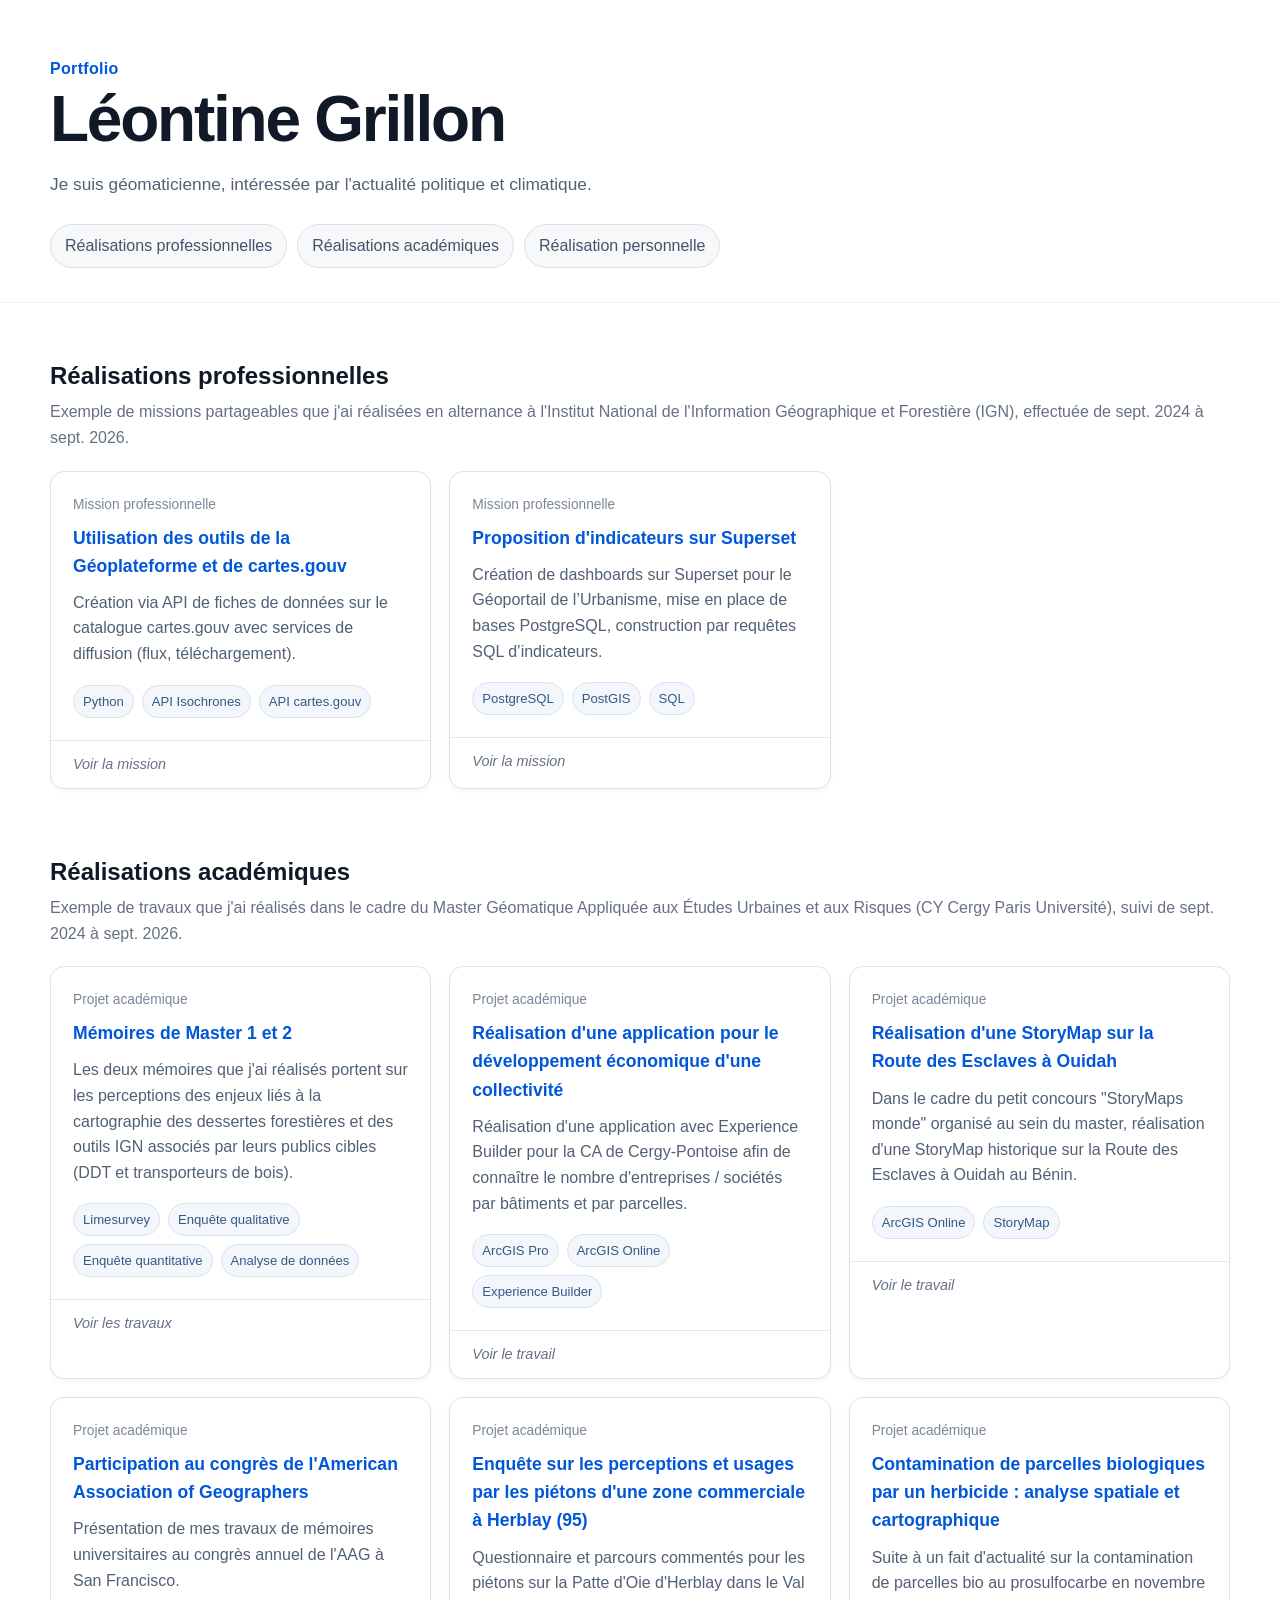
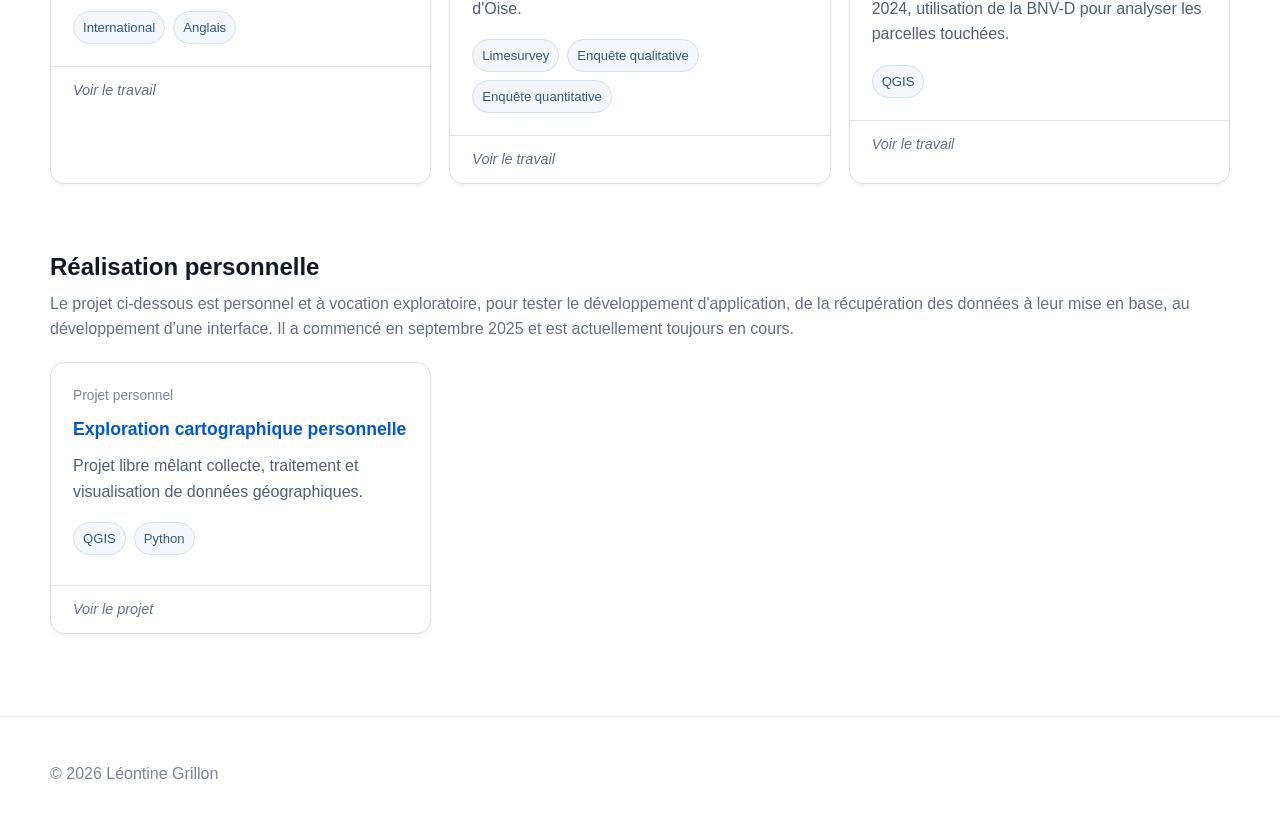
==== index.html @ 8b4c9440 "ajout favicon" ====
<!DOCTYPE html>
<html lang="fr">
<head>
  <meta charset="UTF-8">
  <meta name="viewport" content="width=device-width, initial-scale=1.0">
  <title>Portfolio | Léontine Grillon</title>
  <link rel="icon" type="image/png" href="images/favicon.png">
  <link rel="stylesheet" href="style.css">
</head>
<body>
  <header class="site-header">
    <div class="container">
      <p class="eyebrow">Portfolio</p>
      <h1>Léontine Grillon</h1>
      <p class="intro">
        Je suis géomaticienne, intéressée par l'actualité politique et climatique.
      </p>

      <nav class="filters" aria-label="Catégories">
        <a href="#professionnel" class="pill">Réalisations professionnelles</a>
        <a href="#academique" class="pill">Réalisations académiques</a>
        <a href="#personnel" class="pill">Réalisation personnelle</a>
      </nav>
    </div>
  </header>

  <main class="container">
    <section id="professionnel" class="project-section">
      <div class="section-heading">
        <h2>Réalisations professionnelles</h2>
        <p>Exemple de missions partageables que j'ai réalisées en alternance à l'Institut National de l'Information Géographique et Forestière (IGN), effectuée de sept. 2024 à sept. 2026.</p>
      </div>

      <div class="project-grid">
        <article class="project-card">
          <a class="card-link" href="projets/creation_fiche_catalogue.html">
            <div class="card-content">
              <p class="project-type">Mission professionnelle</p>
              <h3>Utilisation des outils de la Géoplateforme et de cartes.gouv</h3>
              <p class="project-description">
                Création via API de fiches de données sur le catalogue cartes.gouv avec services de diffusion (flux, téléchargement).
              </p>
              <div class="tags">
                <span>Python</span>
                <span>API Isochrones</span>
                <span>API cartes.gouv</span>
              </div>
            </div>
            <div class="card-footer">Voir la mission</div>
          </a>
        </article>

        <article class="project-card">
          <a class="card-link" href="projets/superset.html">
            <div class="card-content">
              <p class="project-type">Mission professionnelle</p>
              <h3>Proposition d'indicateurs sur Superset</h3>
              <p class="project-description">
                Création de dashboards sur Superset pour le Géoportail de l’Urbanisme, mise en place de bases PostgreSQL, construction par requêtes SQL d’indicateurs. 
              </p>
              <div class="tags">
                <span>PostgreSQL</span>
                <span>PostGIS</span>
                <span>SQL</span>
              </div>
            </div>
            <div class="card-footer">Voir la mission</div>
          </a>
        </article>
      </div>
    </section>

    <section id="academique" class="project-section">
      <div class="section-heading">
        <h2>Réalisations académiques</h2>
        <p>Exemple de travaux que j'ai réalisés dans le cadre du Master Géomatique Appliquée aux Études Urbaines et aux Risques (CY Cergy Paris Université), suivi de sept. 2024 à sept. 2026.</p>
      </div>

      <div class="project-grid">
        <article class="project-card">
          <a class="card-link" href="projets/memoires.html">
            <div class="card-content">
              <p class="project-type">Projet académique</p>
              <h3>Mémoires de Master 1 et 2</h3>
              <p class="project-description">
                Les deux mémoires que j'ai réalisés portent sur les perceptions des enjeux liés à la cartographie des dessertes forestières et des outils IGN associés par leurs publics cibles (DDT et transporteurs de bois).
              </p>
              <div class="tags">
                <span>Limesurvey</span>
                <span>Enquête qualitative</span>
                <span>Enquête quantitative</span>
                <span>Analyse de données</span>
              </div>
            </div>
            <div class="card-footer">Voir les travaux</div>
          </a>
        </article>

<article class="project-card">
          <a class="card-link" href="projets/experience_builder.html">
            <div class="card-content">
              <p class="project-type">Projet académique</p>
              <h3>Réalisation d'une application pour le développement économique d'une collectivité</h3>
              <p class="project-description">
                Réalisation d'une application avec Experience Builder pour la CA de Cergy-Pontoise afin de connaître le nombre d'entreprises / sociétés par bâtiments et par parcelles.
              </p>
              <div class="tags">
                <span>ArcGIS Pro</span>
                <span>ArcGIS Online</span>
                <span>Experience Builder</span>
              </div>
            </div>
            <div class="card-footer">Voir le travail</div>
          </a>
        </article>

<article class="project-card">
          <a class="card-link" href="projets/storymap.html">
            <div class="card-content">
              <p class="project-type">Projet académique</p>
              <h3>Réalisation d'une StoryMap sur la Route des Esclaves à Ouidah</h3>
              <p class="project-description">
                Dans le cadre du petit concours "StoryMaps monde" organisé au sein du master, réalisation d'une StoryMap historique sur la Route des Esclaves à Ouidah au Bénin.
              </p>
              <div class="tags">
                <span>ArcGIS Online</span>
                <span>StoryMap</span>
              </div>
            </div>
            <div class="card-footer">Voir le travail</div>
          </a>
        </article>

<article class="project-card">
          <a class="card-link" href="projets/presentation_AAG.html">
            <div class="card-content">
              <p class="project-type">Projet académique</p>
              <h3>Participation au congrès de l'American Association of Geographers</h3>
              <p class="project-description">
                Présentation de mes travaux de mémoires universitaires au congrès annuel de l'AAG à San Francisco.
              </p>
              <div class="tags">
                <span>International</span>
                <span>Anglais</span>
              </div>
            </div>
            <div class="card-footer">Voir le travail</div>
          </a>
        </article>

        <article class="project-card">
          <a class="card-link" href="projets/enquete_quali.html">
            <div class="card-content">
              <p class="project-type">Projet académique</p>
              <h3>Enquête sur les perceptions et usages par les piétons d'une zone commerciale à Herblay (95)</h3>
              <p class="project-description">
                Questionnaire et parcours commentés pour les piétons sur la Patte d'Oie d'Herblay dans le Val d'Oise.
              </p>
              <div class="tags">
                <span>Limesurvey</span>
                <span>Enquête qualitative</span>
                <span>Enquête quantitative</span>
              </div>
            </div>
            <div class="card-footer">Voir le travail</div>
          </a>
        </article>

                <article class="project-card">
          <a class="card-link" href="projets/prosulcofabre.html">
            <div class="card-content">
              <p class="project-type">Projet académique</p>
              <h3>Contamination de parcelles biologiques par un herbicide : analyse spatiale et cartographique</h3>
              <p class="project-description">
                Suite à un fait d'actualité sur la contamination de parcelles bio au prosulfocarbe en novembre 2024, utilisation de la BNV-D pour analyser les parcelles touchées.
              </p>
              <div class="tags">
                <span>QGIS</span>
              </div>
            </div>
            <div class="card-footer">Voir le travail</div>
          </a>
        </article>

      </div>
    </section>

    <section id="personnel" class="project-section">
      <div class="section-heading">
        <h2>Réalisation personnelle</h2>
        <p>Le projet ci-dessous est personnel et à vocation exploratoire, pour tester le développement d'application, de la récupération des données à leur mise en base, au développement d'une interface. Il a commencé en septembre 2025 et est actuellement toujours en cours.</p>
      </div>

      <div class="project-grid">
        <article class="project-card">
          <a class="card-link" href="projets/projet-personnel.html">
            <div class="card-content">
              <p class="project-type">Projet personnel</p>
              <h3>Exploration cartographique personnelle</h3>
              <p class="project-description">
                Projet libre mêlant collecte, traitement et visualisation de données géographiques.
              </p>
              <div class="tags">
                <span>QGIS</span>
                <span>Python</span>
              </div>
            </div>
            <div class="card-footer">Voir le projet</div>
          </a>
        </article>
      </div>
    </section>
  </main>

  <footer class="site-footer">
    <div class="container">
      <p>© 2026 Léontine Grillon</p>
    </div>
  </footer>
</body>
</html>
---- style.css ----
* {
  box-sizing: border-box;
}

html {
  scroll-behavior: smooth;
}

body {
  margin: 0;
  font-family: Inter, "Segoe UI", Arial, sans-serif;
  color: #152238;
  background: #ffffff;
  line-height: 1.6;
}

a {
  color: inherit;
}

.container {
  width: min(1180px, calc(100% - 48px));
  margin: 0 auto;
}

.site-header {
  padding: 56px 0 34px;
  border-bottom: 1px solid #edf0f4;
}

.eyebrow {
  margin: 0 0 4px;
  color: #0057d9;
  font-weight: 700;
  letter-spacing: 0.02em;
}

h1 {
  margin: 0;
  font-size: clamp(2.2rem, 5vw, 4.2rem);
  line-height: 1.05;
  letter-spacing: -0.035em;
  color: #111827;
}

.intro {
  max-width: 760px;
  margin: 18px 0 26px;
  font-size: 1.08rem;
  color: #536174;
}

.filters {
  display: flex;
  flex-wrap: wrap;
  gap: 10px;
}

.pill {
  display: inline-flex;
  align-items: center;
  padding: 8px 14px;
  text-decoration: none;
  color: #445269;
  background: #f7f8fa;
  border: 1px solid #dce1e7;
  border-radius: 999px;
  transition: 0.2s ease;
}

.pill:hover {
  color: #0057d9;
  border-color: #9ebfe9;
  background: #f4f8ff;
}

.project-section {
  padding: 54px 0 10px;
}

.section-heading {
  margin-bottom: 20px;
}

.section-heading h2 {
  margin: 0 0 4px;
  font-size: 1.5rem;
  color: #111827;
}

.section-heading p {
  margin: 0;
  color: #667085;
}

.project-grid {
  display: grid;
  grid-template-columns: repeat(3, minmax(0, 1fr));
  gap: 18px;
}

.project-card {
  min-height: 270px;
  overflow: hidden;
  border: 1px solid #dce1e7;
  border-radius: 14px;
  background: #ffffff;
  box-shadow: 0 2px 5px rgba(17, 24, 39, 0.04);
  transition: transform 0.2s ease, box-shadow 0.2s ease, border-color 0.2s ease;
}

.project-card:hover {
  transform: translateY(-3px);
  border-color: #b9c8da;
  box-shadow: 0 10px 24px rgba(17, 24, 39, 0.08);
}

.card-link {
  min-height: 270px;
  display: flex;
  flex-direction: column;
  text-decoration: none;
}

.card-content {
  flex: 1;
  padding: 22px;
}

.project-type {
  margin: 0 0 8px;
  color: #7a8699;
  font-size: 0.86rem;
}

.project-card h3 {
  margin: 0 0 10px;
  color: #0057d9;
  font-size: 1.1rem;
}

.project-description {
  margin: 0 0 18px;
  color: #516075;
}

.tags {
  display: flex;
  flex-wrap: wrap;
  gap: 8px;
}

.tags span {
  padding: 5px 9px;
  color: #315a85;
  background: #f3f7fb;
  border: 1px solid #d5e2ef;
  border-radius: 999px;
  font-size: 0.82rem;
}

.card-footer {
  padding: 12px 22px;
  border-top: 1px solid #e5e7eb;
  color: #667085;
  font-style: italic;
  font-size: 0.9rem;
}

.project-page {
  padding: 52px 0 80px;
}

.back-link {
  display: inline-block;
  margin-bottom: 24px;
  color: #0057d9;
  text-decoration: none;
}

.project-hero {
  max-width: 850px;
  margin-bottom: 38px;
}

.project-hero h1 {
  margin-bottom: 16px;
  font-size: clamp(2rem, 5vw, 3.5rem);
}

.project-meta {
  color: #667085;
}

.content-block {
  max-width: 850px;
  margin: 34px 0;
}

.content-block h2 {
  margin-bottom: 8px;
  color: #111827;
}

.project-preview {
  display: block;
  max-width: 950px;
  margin-top: 28px;
  overflow: hidden;
  border: 1px solid #dce1e7;
  border-radius: 14px;
  text-decoration: none;
  background: #f8fafc;
}

.project-preview img {
  display: block;
  width: 100%;
  aspect-ratio: 16 / 9;
  object-fit: cover;
}

.preview-placeholder {
  min-height: 420px;
  display: grid;
  place-items: center;
  padding: 30px;
  text-align: center;
  background: linear-gradient(135deg, #eef4fb, #f8fafc);
}

.preview-label {
  color: #0057d9;
  font-weight: 700;
}

.site-footer {
  margin-top: 72px;
  padding: 28px 0;
  border-top: 1px solid #edf0f4;
  color: #7a8699;
}

@media (max-width: 900px) {
  .project-grid {
    grid-template-columns: repeat(2, minmax(0, 1fr));
  }
}

@media (max-width: 620px) {
  .container {
    width: min(100% - 28px, 1180px);
  }

  .site-header {
    padding-top: 38px;
  }

  .project-grid {
    grid-template-columns: 1fr;
  }

  .project-card,
  .card-link {
    min-height: 0;
  }
}
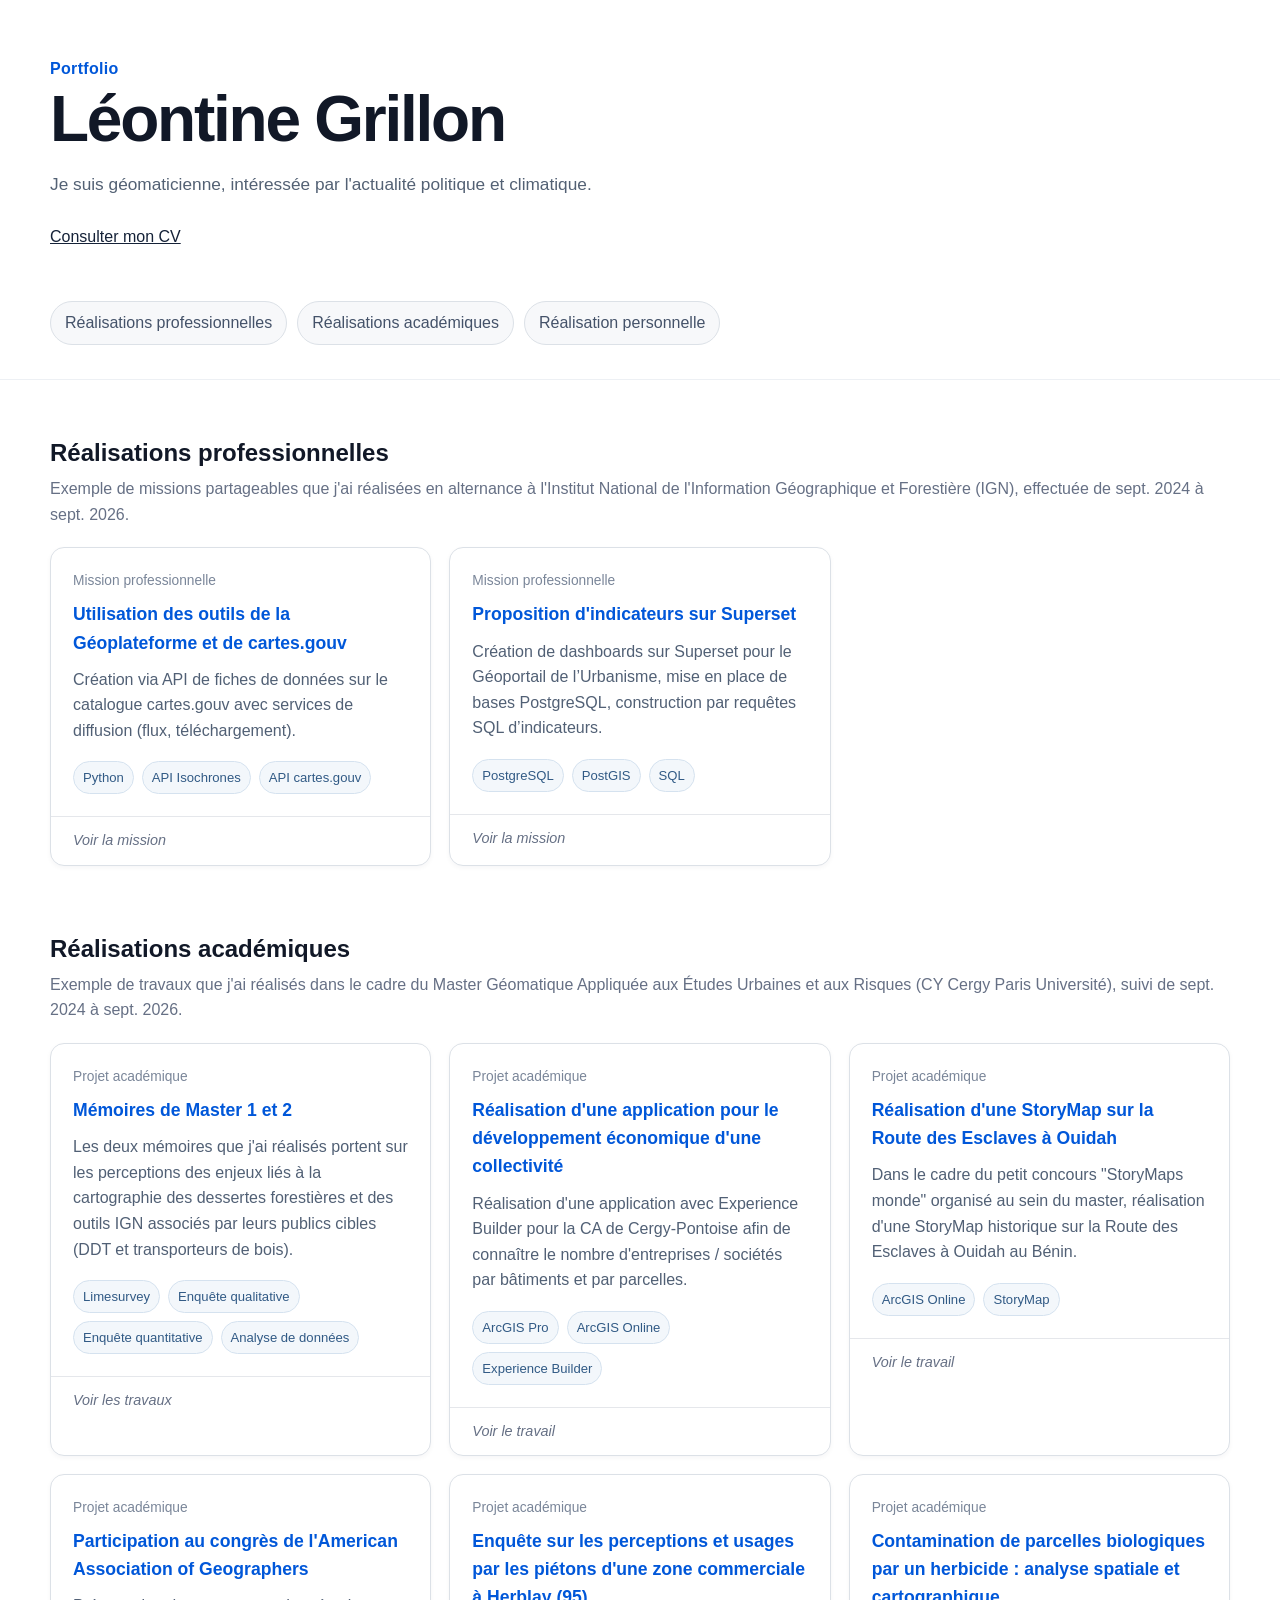
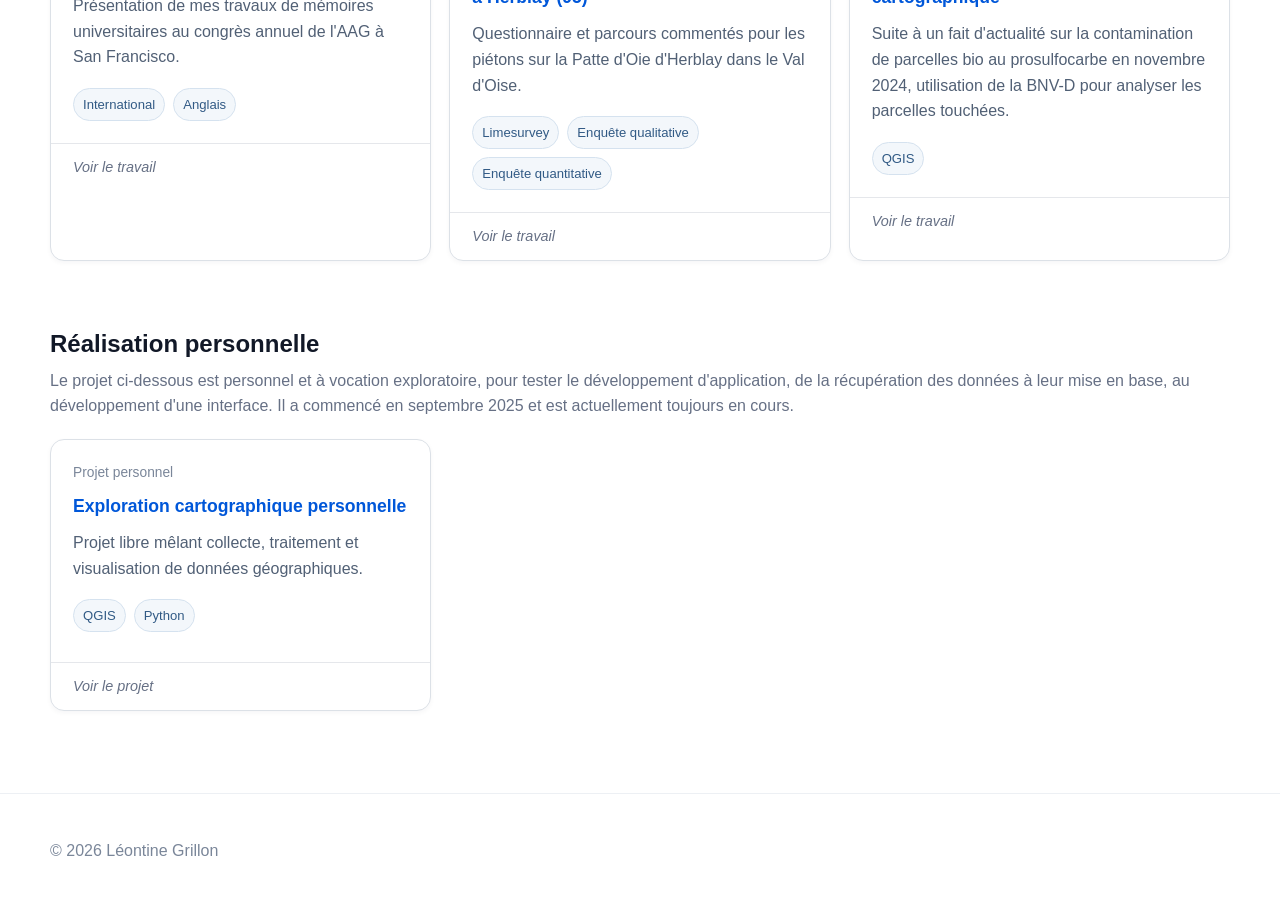
==== commit db0d3808: "retouches" ====
--- a/index.html
+++ b/index.html
@@ -16,6 +16,14 @@
         Je suis géomaticienne, intéressée par l'actualité politique et climatique.
       </p>
 
+          <a class="cv-link" href="documents/cv.pdf" download>
+      Consulter mon CV
+    </a>
+
+    <br>
+     <br>
+      <br>
+
       <nav class="filters" aria-label="Catégories">
         <a href="#professionnel" class="pill">Réalisations professionnelles</a>
         <a href="#academique" class="pill">Réalisations académiques</a>
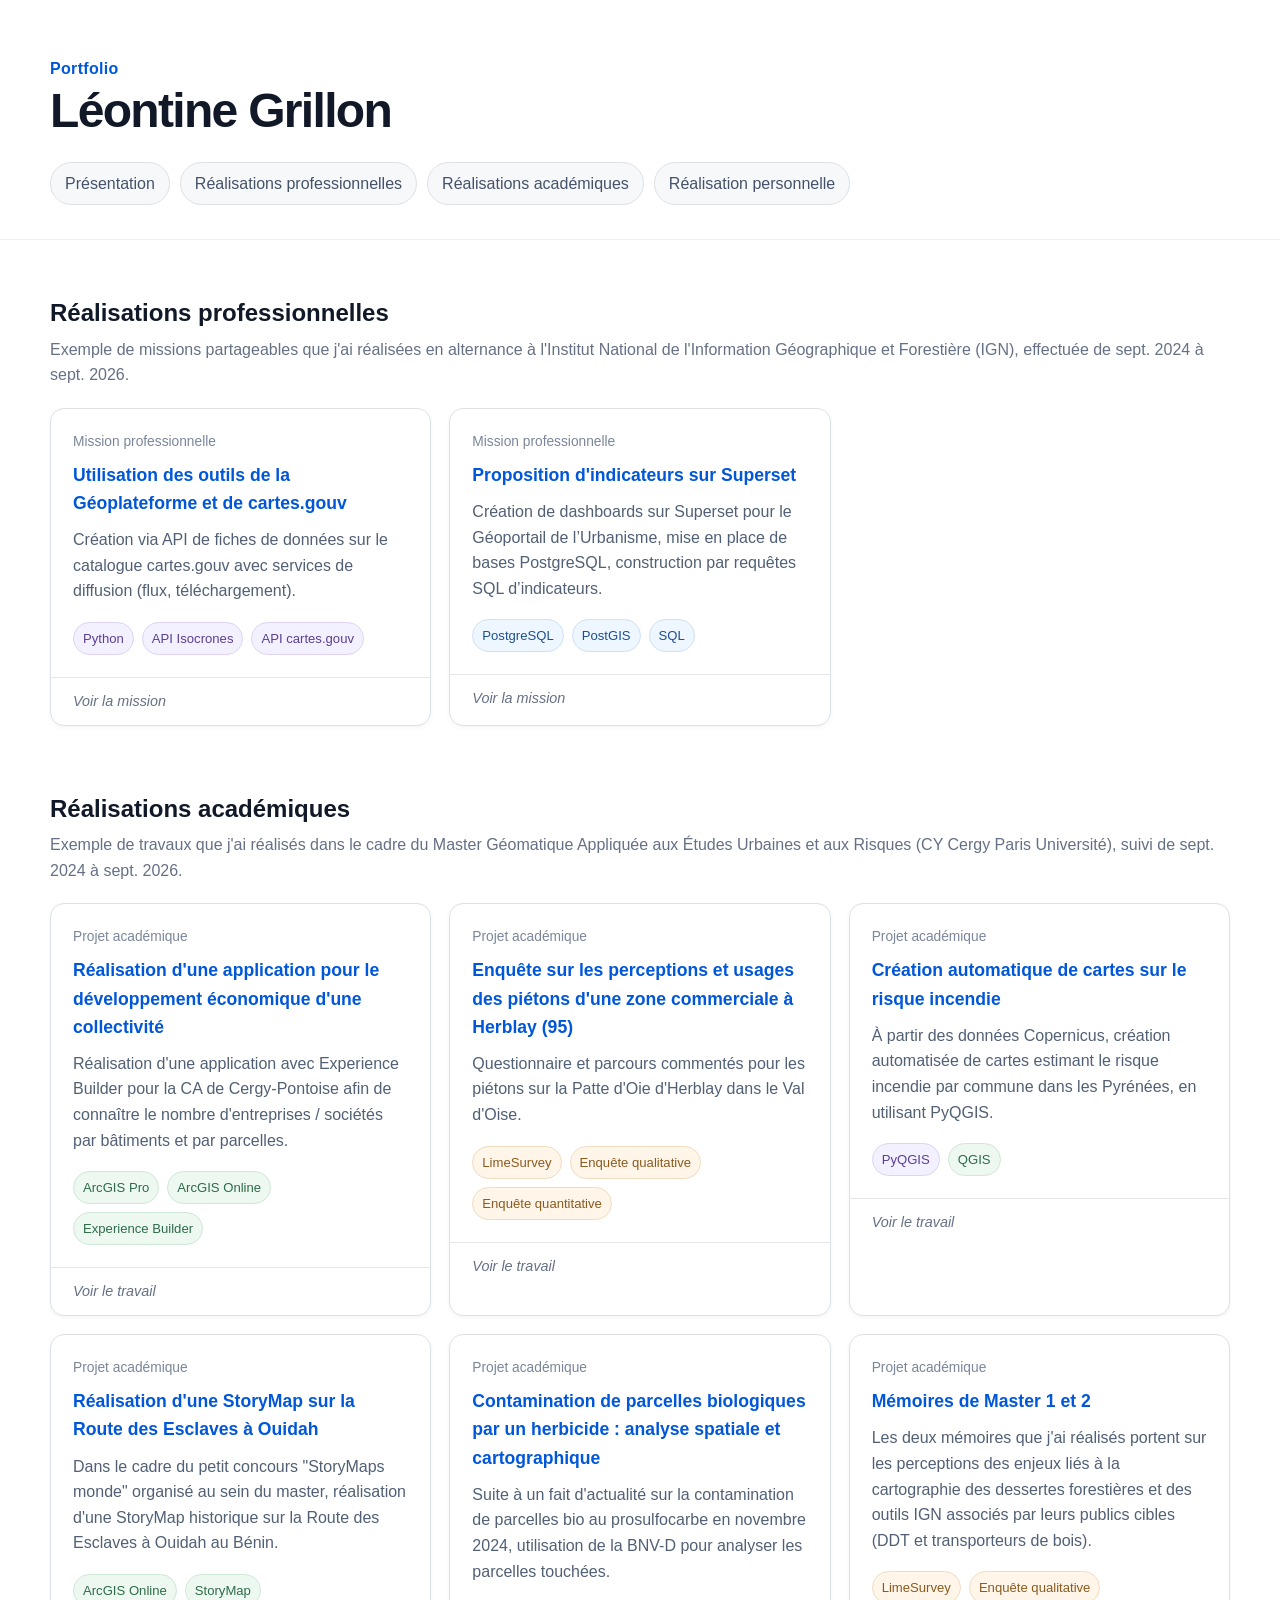
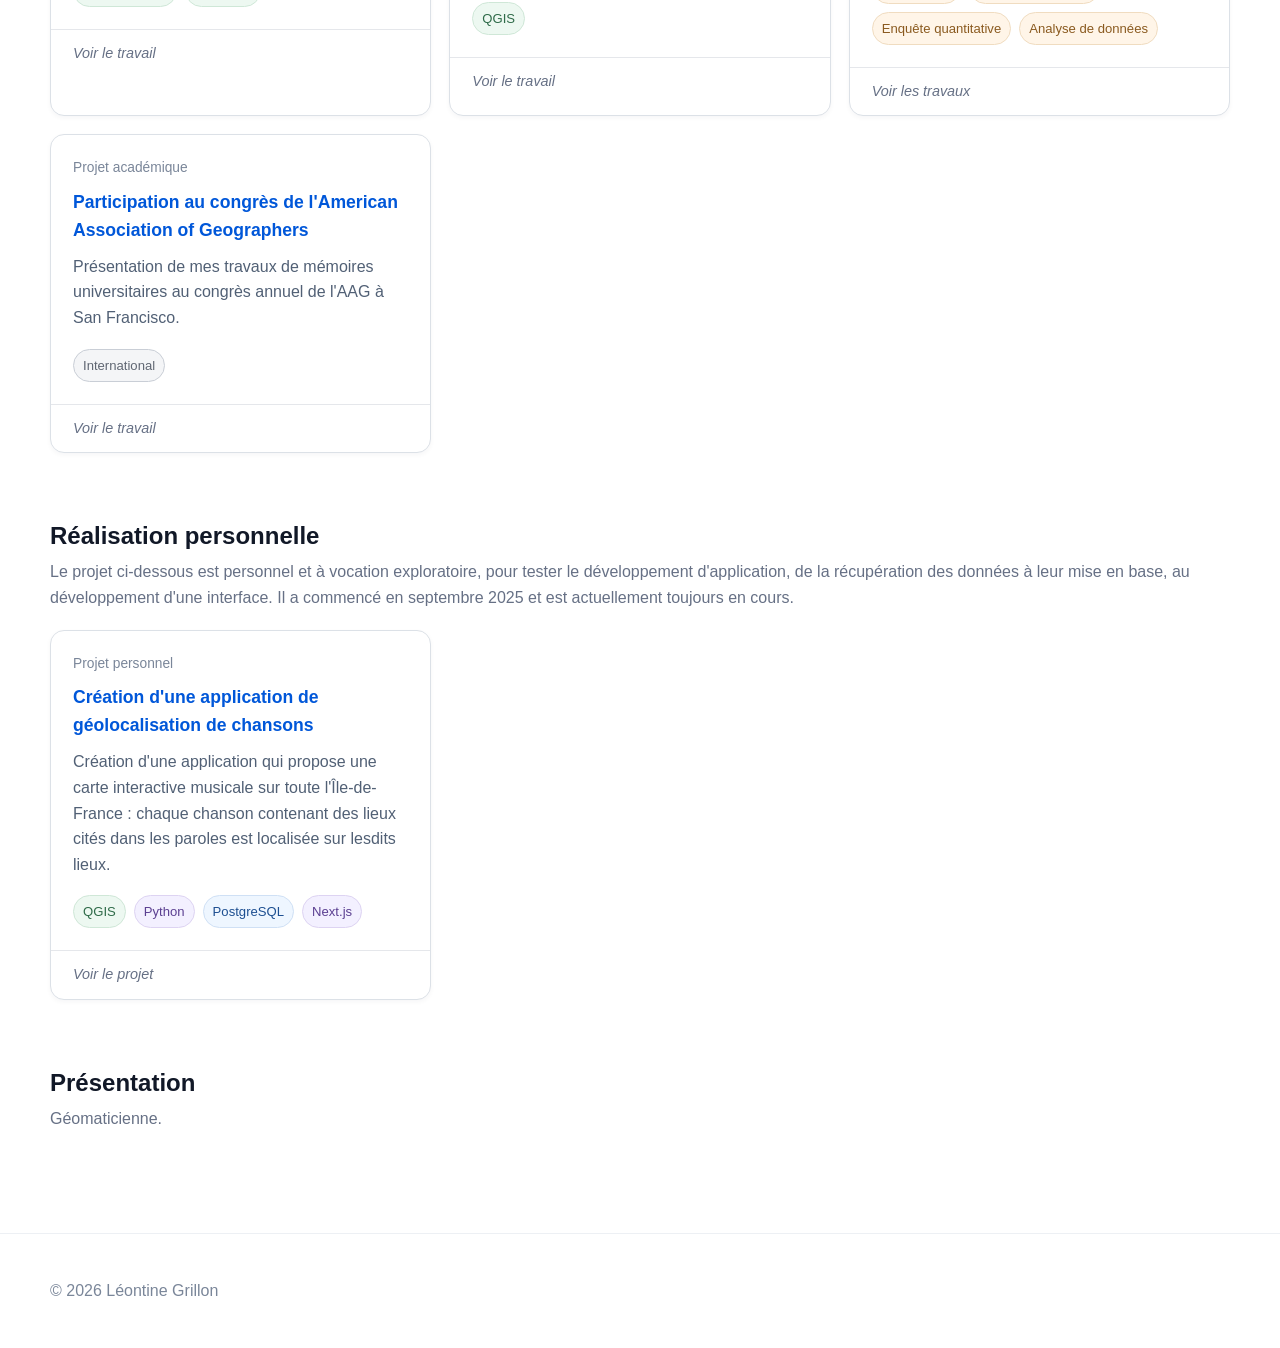
==== commit 7fbaf4c4: "ajouts conséquents" ====
--- a/index.html
+++ b/index.html
@@ -5,26 +5,17 @@
   <meta name="viewport" content="width=device-width, initial-scale=1.0">
   <title>Portfolio | Léontine Grillon</title>
   <link rel="icon" type="image/png" href="images/favicon.png">
-  <link rel="stylesheet" href="style.css">
+  <link rel="stylesheet" href="style.css?v=10">
 </head>
 <body>
   <header class="site-header">
     <div class="container">
       <p class="eyebrow">Portfolio</p>
       <h1>Léontine Grillon</h1>
-      <p class="intro">
-        Je suis géomaticienne, intéressée par l'actualité politique et climatique.
-      </p>
-
-          <a class="cv-link" href="documents/cv.pdf" download>
-      Consulter mon CV
-    </a>
-
     <br>
-     <br>
-      <br>
 
       <nav class="filters" aria-label="Catégories">
+        <a href="#presentation" class="pill">Présentation</a>
         <a href="#professionnel" class="pill">Réalisations professionnelles</a>
         <a href="#academique" class="pill">Réalisations académiques</a>
         <a href="#personnel" class="pill">Réalisation personnelle</a>
@@ -40,23 +31,35 @@
       </div>
 
       <div class="project-grid">
-        <article class="project-card">
-          <a class="card-link" href="projets/creation_fiche_catalogue.html">
-            <div class="card-content">
-              <p class="project-type">Mission professionnelle</p>
-              <h3>Utilisation des outils de la Géoplateforme et de cartes.gouv</h3>
-              <p class="project-description">
-                Création via API de fiches de données sur le catalogue cartes.gouv avec services de diffusion (flux, téléchargement).
-              </p>
-              <div class="tags">
-                <span>Python</span>
-                <span>API Isochrones</span>
-                <span>API cartes.gouv</span>
-              </div>
-            </div>
-            <div class="card-footer">Voir la mission</div>
-          </a>
-        </article>
+
+  <article class="project-card">
+  <a class="card-link" href="projets/creation_fiche_catalogue.html">
+
+    <div class="card-content">
+      <p class="project-type">Mission professionnelle</p>
+
+      <h3>
+        Utilisation des outils de la Géoplateforme et de cartes.gouv
+      </h3>
+
+      <p class="project-description">
+        Création via API de fiches de données sur le catalogue cartes.gouv
+        avec services de diffusion (flux, téléchargement).
+      </p>
+
+      <div class="tags">
+        <span class="dev">Python</span>
+        <span class="dev">API Isocrones</span>
+        <span class="dev">API cartes.gouv</span>
+      </div>
+    </div>
+
+    <div class="card-footer">
+      Voir la mission
+    </div>
+
+  </a>
+</article>
 
         <article class="project-card">
           <a class="card-link" href="projets/superset.html">
@@ -67,10 +70,10 @@
                 Création de dashboards sur Superset pour le Géoportail de l’Urbanisme, mise en place de bases PostgreSQL, construction par requêtes SQL d’indicateurs. 
               </p>
               <div class="tags">
-                <span>PostgreSQL</span>
-                <span>PostGIS</span>
-                <span>SQL</span>
-              </div>
+  <span class="database">PostgreSQL</span>
+  <span class="database">PostGIS</span>
+  <span class="database">SQL</span>
+</div>
             </div>
             <div class="card-footer">Voir la mission</div>
           </a>
@@ -85,24 +88,7 @@
       </div>
 
       <div class="project-grid">
-        <article class="project-card">
-          <a class="card-link" href="projets/memoires.html">
-            <div class="card-content">
-              <p class="project-type">Projet académique</p>
-              <h3>Mémoires de Master 1 et 2</h3>
-              <p class="project-description">
-                Les deux mémoires que j'ai réalisés portent sur les perceptions des enjeux liés à la cartographie des dessertes forestières et des outils IGN associés par leurs publics cibles (DDT et transporteurs de bois).
-              </p>
-              <div class="tags">
-                <span>Limesurvey</span>
-                <span>Enquête qualitative</span>
-                <span>Enquête quantitative</span>
-                <span>Analyse de données</span>
-              </div>
-            </div>
-            <div class="card-footer">Voir les travaux</div>
-          </a>
-        </article>
+
 
 <article class="project-card">
           <a class="card-link" href="projets/experience_builder.html">
@@ -113,10 +99,45 @@
                 Réalisation d'une application avec Experience Builder pour la CA de Cergy-Pontoise afin de connaître le nombre d'entreprises / sociétés par bâtiments et par parcelles.
               </p>
               <div class="tags">
-                <span>ArcGIS Pro</span>
-                <span>ArcGIS Online</span>
-                <span>Experience Builder</span>
-              </div>
+  <span class="gis">ArcGIS Pro</span>
+  <span class="gis">ArcGIS Online</span>
+  <span class="gis">Experience Builder</span>
+</div>
+            </div>
+            <div class="card-footer">Voir le travail</div>
+          </a>
+        </article>
+
+        <article class="project-card">
+          <a class="card-link" href="projets/enquete_quali.html">
+            <div class="card-content">
+              <p class="project-type">Projet académique</p>
+              <h3>Enquête sur les perceptions et usages des piétons d'une zone commerciale à Herblay (95)</h3>
+              <p class="project-description">
+                Questionnaire et parcours commentés pour les piétons sur la Patte d'Oie d'Herblay dans le Val d'Oise.
+              </p>
+              <div class="tags">
+  <span class="analysis">LimeSurvey</span>
+  <span class="analysis">Enquête qualitative</span>
+  <span class="analysis">Enquête quantitative</span>
+</div>
+            </div>
+            <div class="card-footer">Voir le travail</div>
+          </a>
+        </article>
+
+        <article class="project-card">
+          <a class="card-link" href="projets/pyqgis.html">
+            <div class="card-content">
+              <p class="project-type">Projet académique</p>
+              <h3>Création automatique de cartes sur le risque incendie</h3>
+              <p class="project-description">
+                À partir des données Copernicus, création automatisée de cartes estimant le risque incendie par commune dans les Pyrénées, en utilisant PyQGIS.
+              </p>
+<div class="tags">
+  <span class="dev">PyQGIS</span>
+  <span class="gis">QGIS</span>
+</div>
             </div>
             <div class="card-footer">Voir le travail</div>
           </a>
@@ -131,44 +152,9 @@
                 Dans le cadre du petit concours "StoryMaps monde" organisé au sein du master, réalisation d'une StoryMap historique sur la Route des Esclaves à Ouidah au Bénin.
               </p>
               <div class="tags">
-                <span>ArcGIS Online</span>
-                <span>StoryMap</span>
-              </div>
-            </div>
-            <div class="card-footer">Voir le travail</div>
-          </a>
-        </article>
-
-<article class="project-card">
-          <a class="card-link" href="projets/presentation_AAG.html">
-            <div class="card-content">
-              <p class="project-type">Projet académique</p>
-              <h3>Participation au congrès de l'American Association of Geographers</h3>
-              <p class="project-description">
-                Présentation de mes travaux de mémoires universitaires au congrès annuel de l'AAG à San Francisco.
-              </p>
-              <div class="tags">
-                <span>International</span>
-                <span>Anglais</span>
-              </div>
-            </div>
-            <div class="card-footer">Voir le travail</div>
-          </a>
-        </article>
-
-        <article class="project-card">
-          <a class="card-link" href="projets/enquete_quali.html">
-            <div class="card-content">
-              <p class="project-type">Projet académique</p>
-              <h3>Enquête sur les perceptions et usages par les piétons d'une zone commerciale à Herblay (95)</h3>
-              <p class="project-description">
-                Questionnaire et parcours commentés pour les piétons sur la Patte d'Oie d'Herblay dans le Val d'Oise.
-              </p>
-              <div class="tags">
-                <span>Limesurvey</span>
-                <span>Enquête qualitative</span>
-                <span>Enquête quantitative</span>
-              </div>
+  <span class="gis">ArcGIS Online</span>
+  <span class="gis">StoryMap</span>
+</div>
             </div>
             <div class="card-footer">Voir le travail</div>
           </a>
@@ -183,8 +169,43 @@
                 Suite à un fait d'actualité sur la contamination de parcelles bio au prosulfocarbe en novembre 2024, utilisation de la BNV-D pour analyser les parcelles touchées.
               </p>
               <div class="tags">
-                <span>QGIS</span>
-              </div>
+  <span class="gis">QGIS</span>
+</div>
+            </div>
+            <div class="card-footer">Voir le travail</div>
+          </a>
+        </article>
+
+        <article class="project-card">
+          <a class="card-link" href="projets/memoires.html">
+            <div class="card-content">
+              <p class="project-type">Projet académique</p>
+              <h3>Mémoires de Master 1 et 2</h3>
+              <p class="project-description">
+                Les deux mémoires que j'ai réalisés portent sur les perceptions des enjeux liés à la cartographie des dessertes forestières et des outils IGN associés par leurs publics cibles (DDT et transporteurs de bois).
+              </p>
+              <div class="tags">
+  <span class="analysis">LimeSurvey</span>
+  <span class="analysis">Enquête qualitative</span>
+  <span class="analysis">Enquête quantitative</span>
+  <span class="analysis">Analyse de données</span>
+</div>
+            </div>
+            <div class="card-footer">Voir les travaux</div>
+          </a>
+        </article>
+
+        <article class="project-card">
+          <a class="card-link" href="projets/presentation_AAG.html">
+            <div class="card-content">
+              <p class="project-type">Projet académique</p>
+              <h3>Participation au congrès de l'American Association of Geographers</h3>
+              <p class="project-description">
+                Présentation de mes travaux de mémoires universitaires au congrès annuel de l'AAG à San Francisco.
+              </p>
+<div class="tags">
+  <span class="neutral">International</span>
+</div>
             </div>
             <div class="card-footer">Voir le travail</div>
           </a>
@@ -204,20 +225,32 @@
           <a class="card-link" href="projets/projet-personnel.html">
             <div class="card-content">
               <p class="project-type">Projet personnel</p>
-              <h3>Exploration cartographique personnelle</h3>
-              <p class="project-description">
-                Projet libre mêlant collecte, traitement et visualisation de données géographiques.
-              </p>
-              <div class="tags">
-                <span>QGIS</span>
-                <span>Python</span>
-              </div>
+              <h3>Création d'une application de géolocalisation de chansons</h3>
+              <p class="project-description">
+                Création d'une application qui propose une carte interactive musicale sur toute l'Île-de-France : chaque chanson contenant des lieux cités dans les paroles est localisée sur lesdits lieux.
+              </p>
+              <div class="tags">
+  <span class="gis">QGIS</span>
+  <span class="dev">Python</span>
+  <span class="database">PostgreSQL</span>
+  <span class="dev">Next.js</span>
+</div>
             </div>
             <div class="card-footer">Voir le projet</div>
           </a>
         </article>
       </div>
     </section>
+
+        <section id="presentation" class="project-section">
+      <div class="section-heading">
+        <h2>Présentation</h2>
+        <p>Géomaticienne.</p>
+      </div>
+
+      <div class="project-grid">
+        </section>
+  
   </main>
 
   <footer class="site-footer">
--- a/style.css
+++ b/style.css
@@ -26,6 +26,10 @@
 .site-header {
   padding: 56px 0 34px;
   border-bottom: 1px solid #edf0f4;
+}
+
+.site-header h1 {
+  font-size: clamp(1.8rem, 4vw, 3rem);
 }
 
 .eyebrow {
@@ -152,9 +156,6 @@
 
 .tags span {
   padding: 5px 9px;
-  color: #315a85;
-  background: #f3f7fb;
-  border: 1px solid #d5e2ef;
   border-radius: 999px;
   font-size: 0.82rem;
 }
@@ -265,3 +266,78 @@
     min-height: 0;
   }
 }
+
+.phone-frame {
+  width: 430px;
+  height: 860px;
+  margin: 32px auto;
+  border-radius: 28px;
+  overflow: hidden;
+  background: #ffffff;
+  box-shadow: 0 12px 35px rgba(17, 24, 39, 0.12);
+}
+
+.phone-frame iframe {
+  width: 100%;
+  height: 100%;
+  border: none;
+  display: block;
+}
+
+.project-link {
+  text-align: center;
+  margin-top: 18px;
+}
+
+/* Développement / programmation */
+.tags span.dev {
+  background-color: #f3f0ff;
+  color: #5b3f91;
+  border: 1px solid #ddd3f2;
+}
+
+/* Bases de données */
+.tags span.database {
+  background-color: #eef6ff;
+  color: #1d4f91;
+  border: 1px solid #cfe0f5;
+}
+
+/* SIG / cartographie */
+.tags span.gis {
+  background-color: #edf8f1;
+  color: #2f6b49;
+  border: 1px solid #cfe7d7;
+}
+
+/* Enquêtes / analyse */
+.tags span.analysis {
+  background-color: #fff5e8;
+  color: #8a5a1f;
+  border: 1px solid #f0dcc0;
+}
+
+.tags span.neutral {
+  background-color: #f4f5f7 !important;
+  color: #5f6672 !important;
+  border: 1px solid #c9ced6 !important;
+}
+
+.youtube-video {
+  position: relative;
+  width: 100%;
+  max-width: 850px;
+  padding-bottom: 56.25%;
+  height: 0;
+  overflow: hidden;
+  border-radius: 14px;
+  margin-top: 24px;
+}
+
+.youtube-video iframe {
+  position: absolute;
+  inset: 0;
+  width: 100%;
+  height: 100%;
+  border: 0;
+}
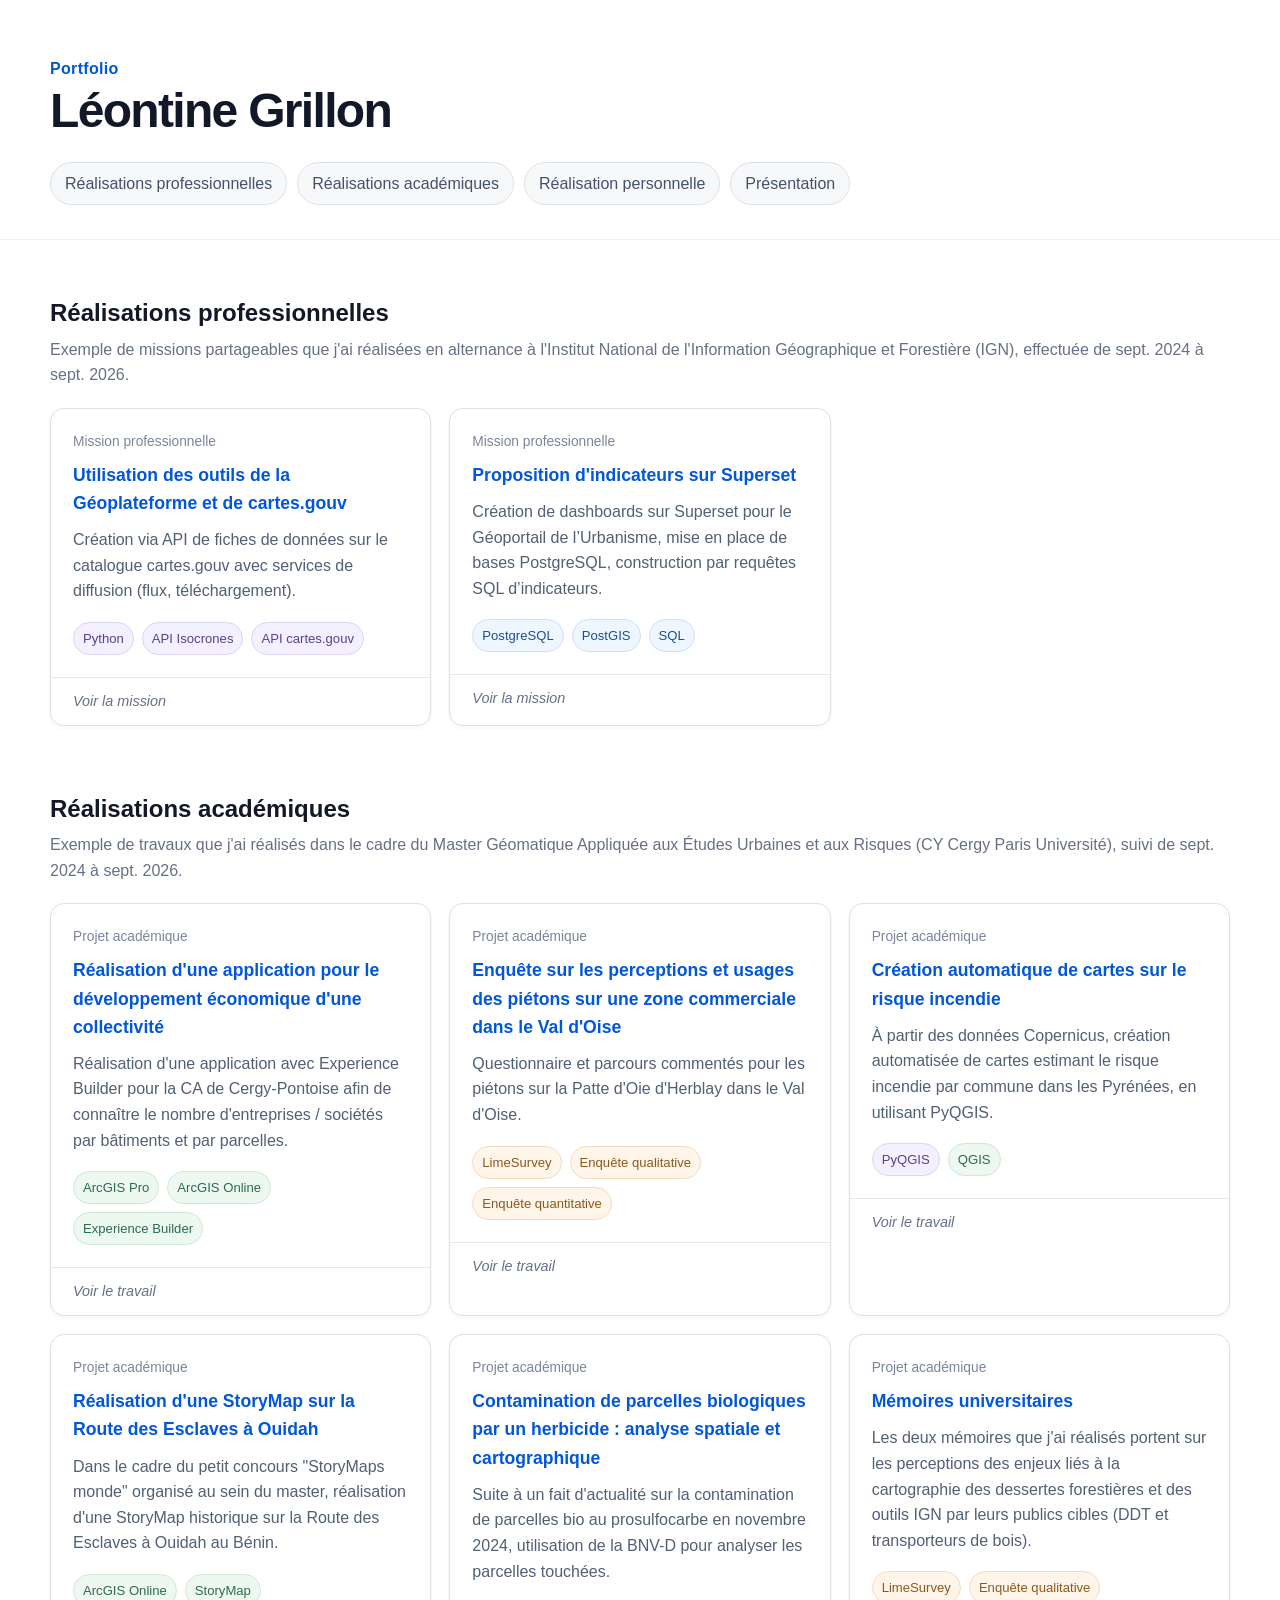
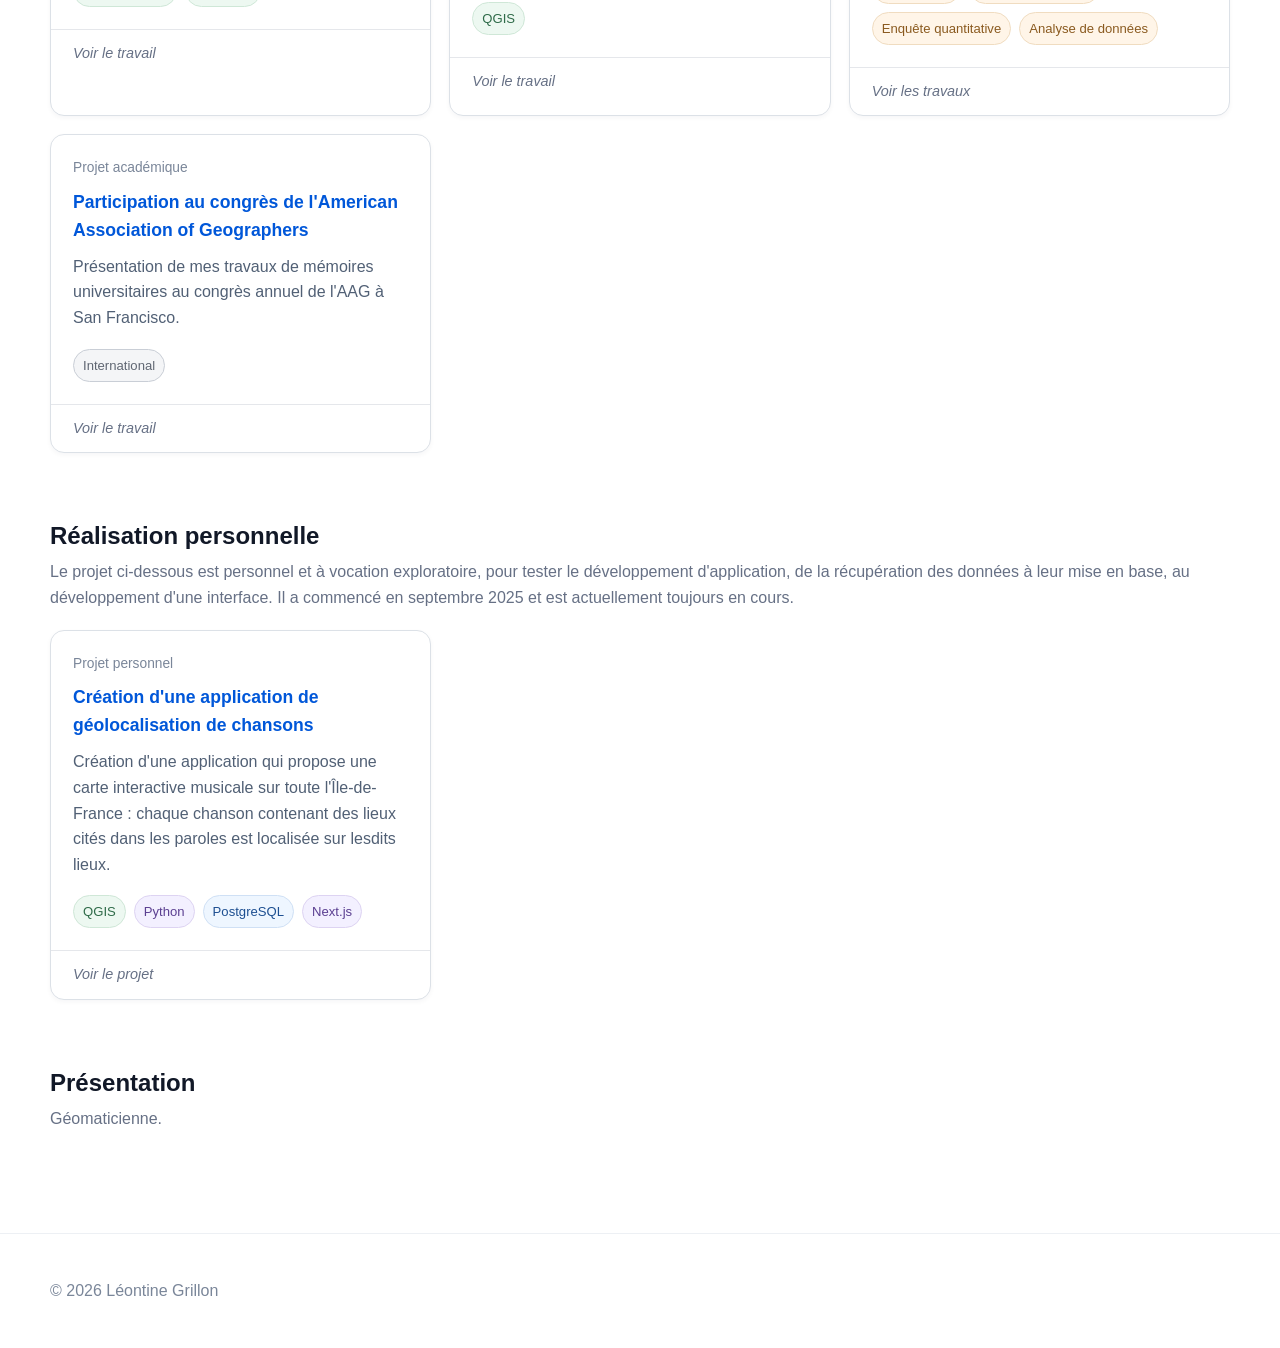
==== commit 5b88e57e: "retouches" ====
--- a/index.html
+++ b/index.html
@@ -15,10 +15,10 @@
     <br>
 
       <nav class="filters" aria-label="Catégories">
-        <a href="#presentation" class="pill">Présentation</a>
         <a href="#professionnel" class="pill">Réalisations professionnelles</a>
         <a href="#academique" class="pill">Réalisations académiques</a>
         <a href="#personnel" class="pill">Réalisation personnelle</a>
+        <a href="#presentation" class="pill">Présentation</a>
       </nav>
     </div>
   </header>
@@ -112,7 +112,7 @@
           <a class="card-link" href="projets/enquete_quali.html">
             <div class="card-content">
               <p class="project-type">Projet académique</p>
-              <h3>Enquête sur les perceptions et usages des piétons d'une zone commerciale à Herblay (95)</h3>
+              <h3>Enquête sur les perceptions et usages des piétons sur une zone commerciale dans le Val d'Oise</h3>
               <p class="project-description">
                 Questionnaire et parcours commentés pour les piétons sur la Patte d'Oie d'Herblay dans le Val d'Oise.
               </p>
@@ -180,9 +180,9 @@
           <a class="card-link" href="projets/memoires.html">
             <div class="card-content">
               <p class="project-type">Projet académique</p>
-              <h3>Mémoires de Master 1 et 2</h3>
-              <p class="project-description">
-                Les deux mémoires que j'ai réalisés portent sur les perceptions des enjeux liés à la cartographie des dessertes forestières et des outils IGN associés par leurs publics cibles (DDT et transporteurs de bois).
+              <h3>Mémoires universitaires</h3>
+              <p class="project-description">
+                Les deux mémoires que j'ai réalisés portent sur les perceptions des enjeux liés à la cartographie des dessertes forestières et des outils IGN par leurs publics cibles (DDT et transporteurs de bois).
               </p>
               <div class="tags">
   <span class="analysis">LimeSurvey</span>
--- a/style.css
+++ b/style.css
@@ -340,4 +340,15 @@
   width: 100%;
   height: 100%;
   border: 0;
+}
+
+.download-button {
+  display: inline-block;
+  padding: 8px 12px;
+  color: #0057d9;
+  background: #ffffff;
+  border: 1px solid #dce1e7;
+  border-radius: 8px;
+  text-decoration: none;
+  font-size: 0.95rem;
 }
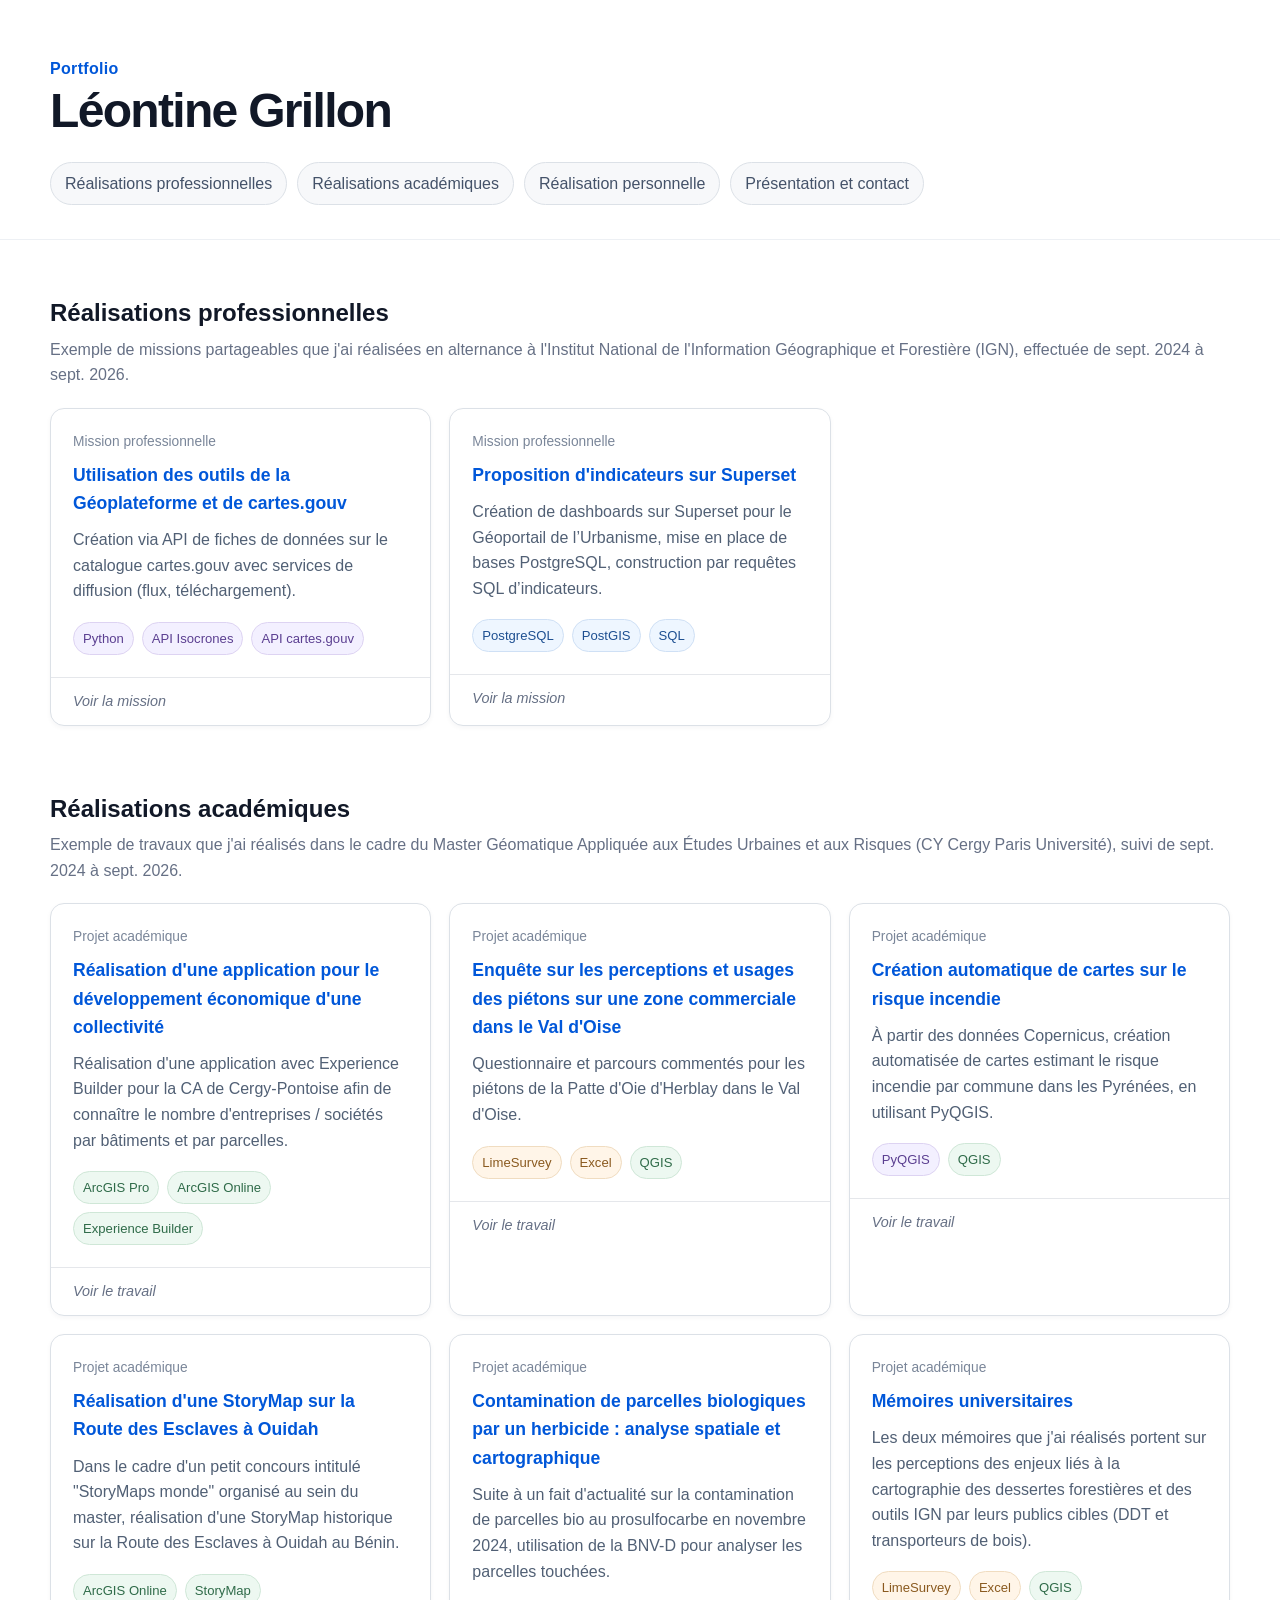
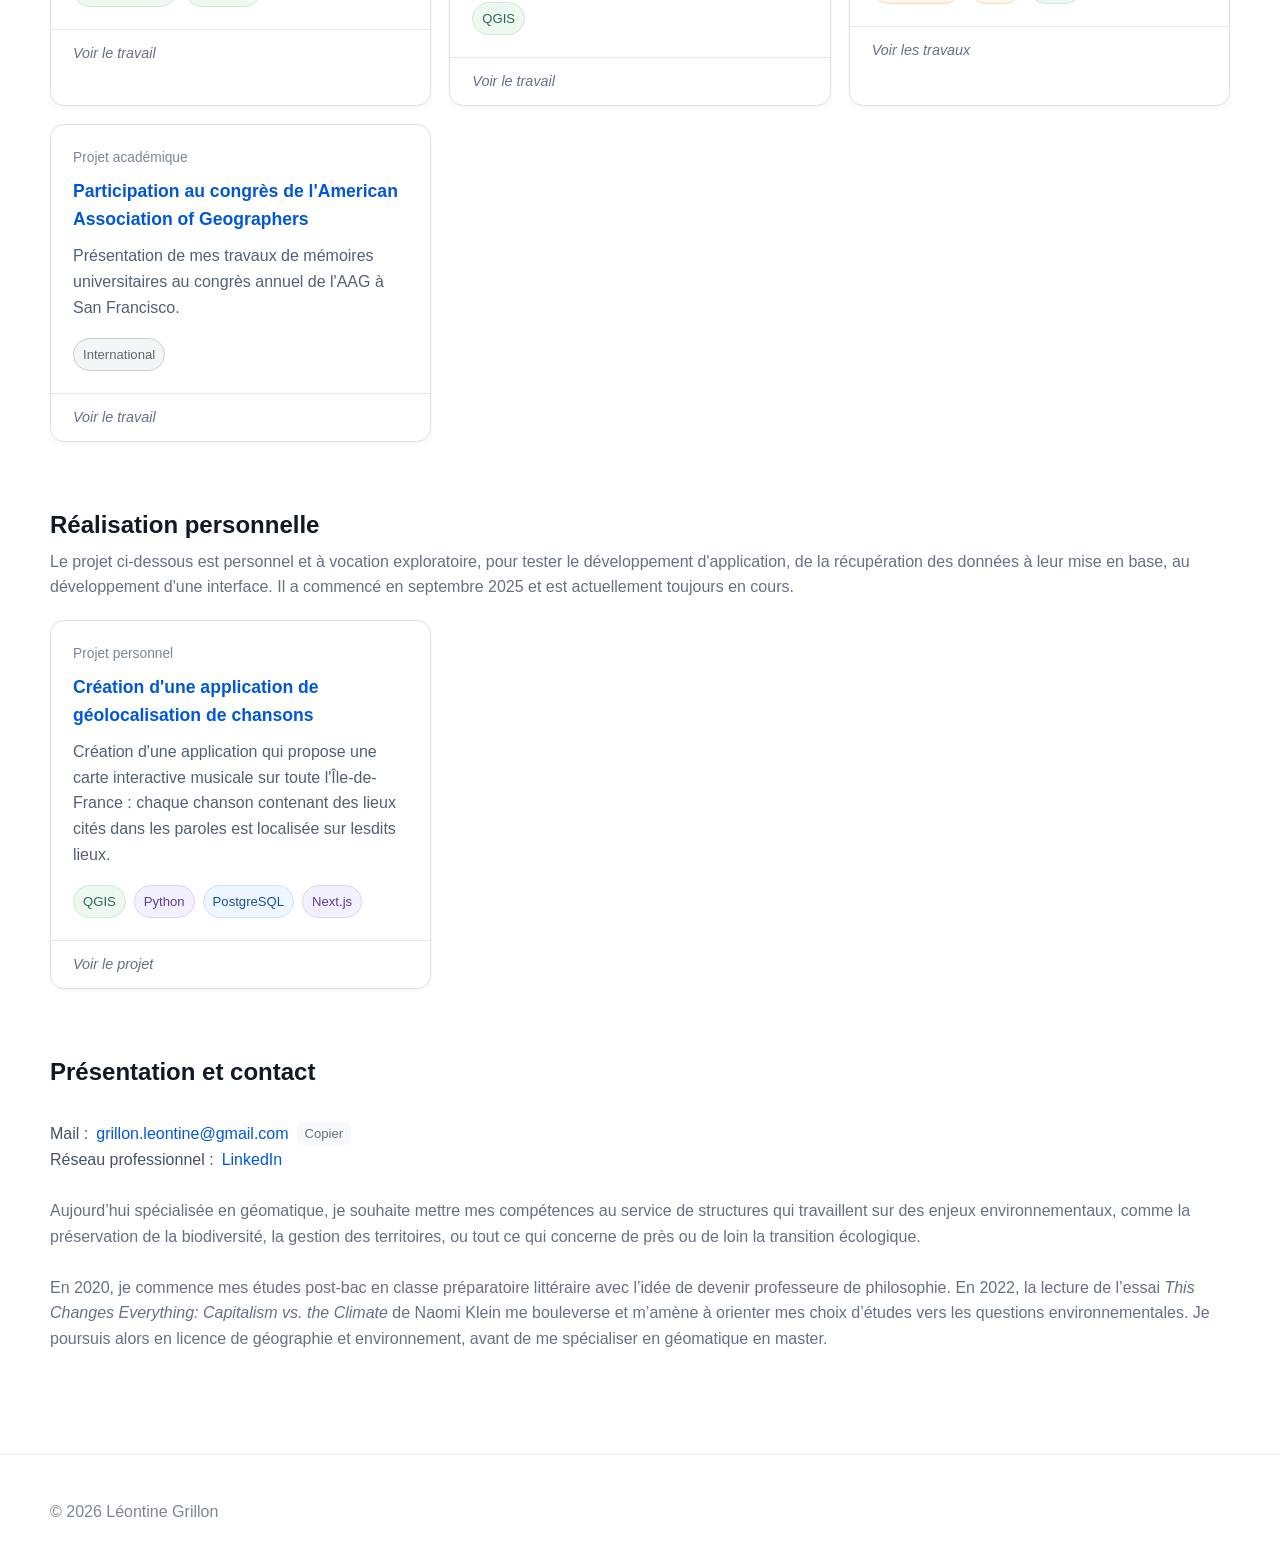
==== commit 08b59867: "finalisation" ====
--- a/index.html
+++ b/index.html
@@ -5,7 +5,7 @@
   <meta name="viewport" content="width=device-width, initial-scale=1.0">
   <title>Portfolio | Léontine Grillon</title>
   <link rel="icon" type="image/png" href="images/favicon.png">
-  <link rel="stylesheet" href="style.css?v=10">
+  <link rel="stylesheet" href="style.css?v=11">
 </head>
 <body>
   <header class="site-header">
@@ -18,7 +18,7 @@
         <a href="#professionnel" class="pill">Réalisations professionnelles</a>
         <a href="#academique" class="pill">Réalisations académiques</a>
         <a href="#personnel" class="pill">Réalisation personnelle</a>
-        <a href="#presentation" class="pill">Présentation</a>
+        <a href="#presentation" class="pill">Présentation et contact</a>
       </nav>
     </div>
   </header>
@@ -114,12 +114,12 @@
               <p class="project-type">Projet académique</p>
               <h3>Enquête sur les perceptions et usages des piétons sur une zone commerciale dans le Val d'Oise</h3>
               <p class="project-description">
-                Questionnaire et parcours commentés pour les piétons sur la Patte d'Oie d'Herblay dans le Val d'Oise.
+                Questionnaire et parcours commentés pour les piétons de la Patte d'Oie d'Herblay dans le Val d'Oise.
               </p>
               <div class="tags">
   <span class="analysis">LimeSurvey</span>
-  <span class="analysis">Enquête qualitative</span>
-  <span class="analysis">Enquête quantitative</span>
+  <span class="analysis">Excel</span>
+  <span class="gis">QGIS</span>
 </div>
             </div>
             <div class="card-footer">Voir le travail</div>
@@ -149,7 +149,7 @@
               <p class="project-type">Projet académique</p>
               <h3>Réalisation d'une StoryMap sur la Route des Esclaves à Ouidah</h3>
               <p class="project-description">
-                Dans le cadre du petit concours "StoryMaps monde" organisé au sein du master, réalisation d'une StoryMap historique sur la Route des Esclaves à Ouidah au Bénin.
+                Dans le cadre d'un petit concours intitulé "StoryMaps monde" organisé au sein du master, réalisation d'une StoryMap historique sur la Route des Esclaves à Ouidah au Bénin.
               </p>
               <div class="tags">
   <span class="gis">ArcGIS Online</span>
@@ -186,9 +186,8 @@
               </p>
               <div class="tags">
   <span class="analysis">LimeSurvey</span>
-  <span class="analysis">Enquête qualitative</span>
-  <span class="analysis">Enquête quantitative</span>
-  <span class="analysis">Analyse de données</span>
+  <span class="analysis">Excel</span>
+  <span class="gis">QGIS</span>
 </div>
             </div>
             <div class="card-footer">Voir les travaux</div>
@@ -244,8 +243,36 @@
 
         <section id="presentation" class="project-section">
       <div class="section-heading">
-        <h2>Présentation</h2>
-        <p>Géomaticienne.</p>
+        <h2>Présentation et contact</h2>
+<br>
+<div class="email-row">
+  <span class="email-label">Mail :</span>
+
+  <a class="email-link"
+     href="mailto:grillon.leontine@gmail.com">
+    grillon.leontine@gmail.com
+  </a>
+
+  <button class="copy-email"
+          type="button"
+          onclick="copyEmail(this)">
+    Copier
+  </button>
+</div>
+<div class="email-row">
+  <span class="email-label">Réseau professionnel :</span>
+
+  <a class="email-link"
+     href="https://www.linkedin.com/in/leontine-grillon-8b78a0295/">
+    LinkedIn
+  </a>
+</div>
+<br>
+
+        <p>Aujourd’hui spécialisée en géomatique, je souhaite mettre mes compétences au service de structures qui travaillent sur des enjeux environnementaux, comme la préservation de la biodiversité, la gestion des territoires, ou tout ce qui concerne de près ou de loin la transition écologique. </p>
+      <br>
+        <p>En 2020, je commence mes études post-bac en classe préparatoire littéraire avec l’idée de devenir professeure de philosophie. En 2022, la lecture de l’essai <em>This Changes Everything: Capitalism vs. the Climate</em> de Naomi Klein me bouleverse et m’amène à orienter mes choix d’études vers les questions environnementales. Je poursuis alors en licence de géographie et environnement, avant de me spécialiser en géomatique en master.</p>
+      
       </div>
 
       <div class="project-grid">
@@ -258,5 +285,20 @@
       <p>© 2026 Léontine Grillon</p>
     </div>
   </footer>
+
+<script>
+  function copyEmail(button) {
+    navigator.clipboard.writeText("grillon.leontine@gmail.com");
+
+    button.textContent = "Copié";
+    button.classList.add("copied");
+
+    setTimeout(() => {
+      button.textContent = "Copier";
+      button.classList.remove("copied");
+    }, 1500);
+  }
+</script>
+
 </body>
 </html>
--- a/style.css
+++ b/style.css
@@ -351,4 +351,55 @@
   border-radius: 8px;
   text-decoration: none;
   font-size: 0.95rem;
+}
+
+.email-row {
+  display: flex;
+  align-items: center;
+  gap: 8px;
+  flex-wrap: wrap;
+}
+
+.email-label {
+  color: #445269;
+}
+
+.email-link {
+  color: #0057d9;
+  text-decoration: none;
+  font-weight: 500;
+}
+
+.email-link:hover {
+  text-decoration: underline;
+}
+
+.copy-email {
+  padding: 4px 8px;
+  color: #667085;
+  background: #f7f8fa;
+  border: none;
+  border-radius: 6px;
+  cursor: pointer;
+  font-size: 0.82rem;
+}
+
+.copy-email:hover {
+  color: #0057d9;
+  background: #eef4fb;
+}
+
+.copy-email.copied {
+  color: #2f6b49;
+  background: #edf8f1;
+}
+
+.text-link {
+  color: #0057d9;
+  text-decoration: none;
+  font-weight: 500;
+}
+
+.text-link:hover {
+  text-decoration: underline;
 }
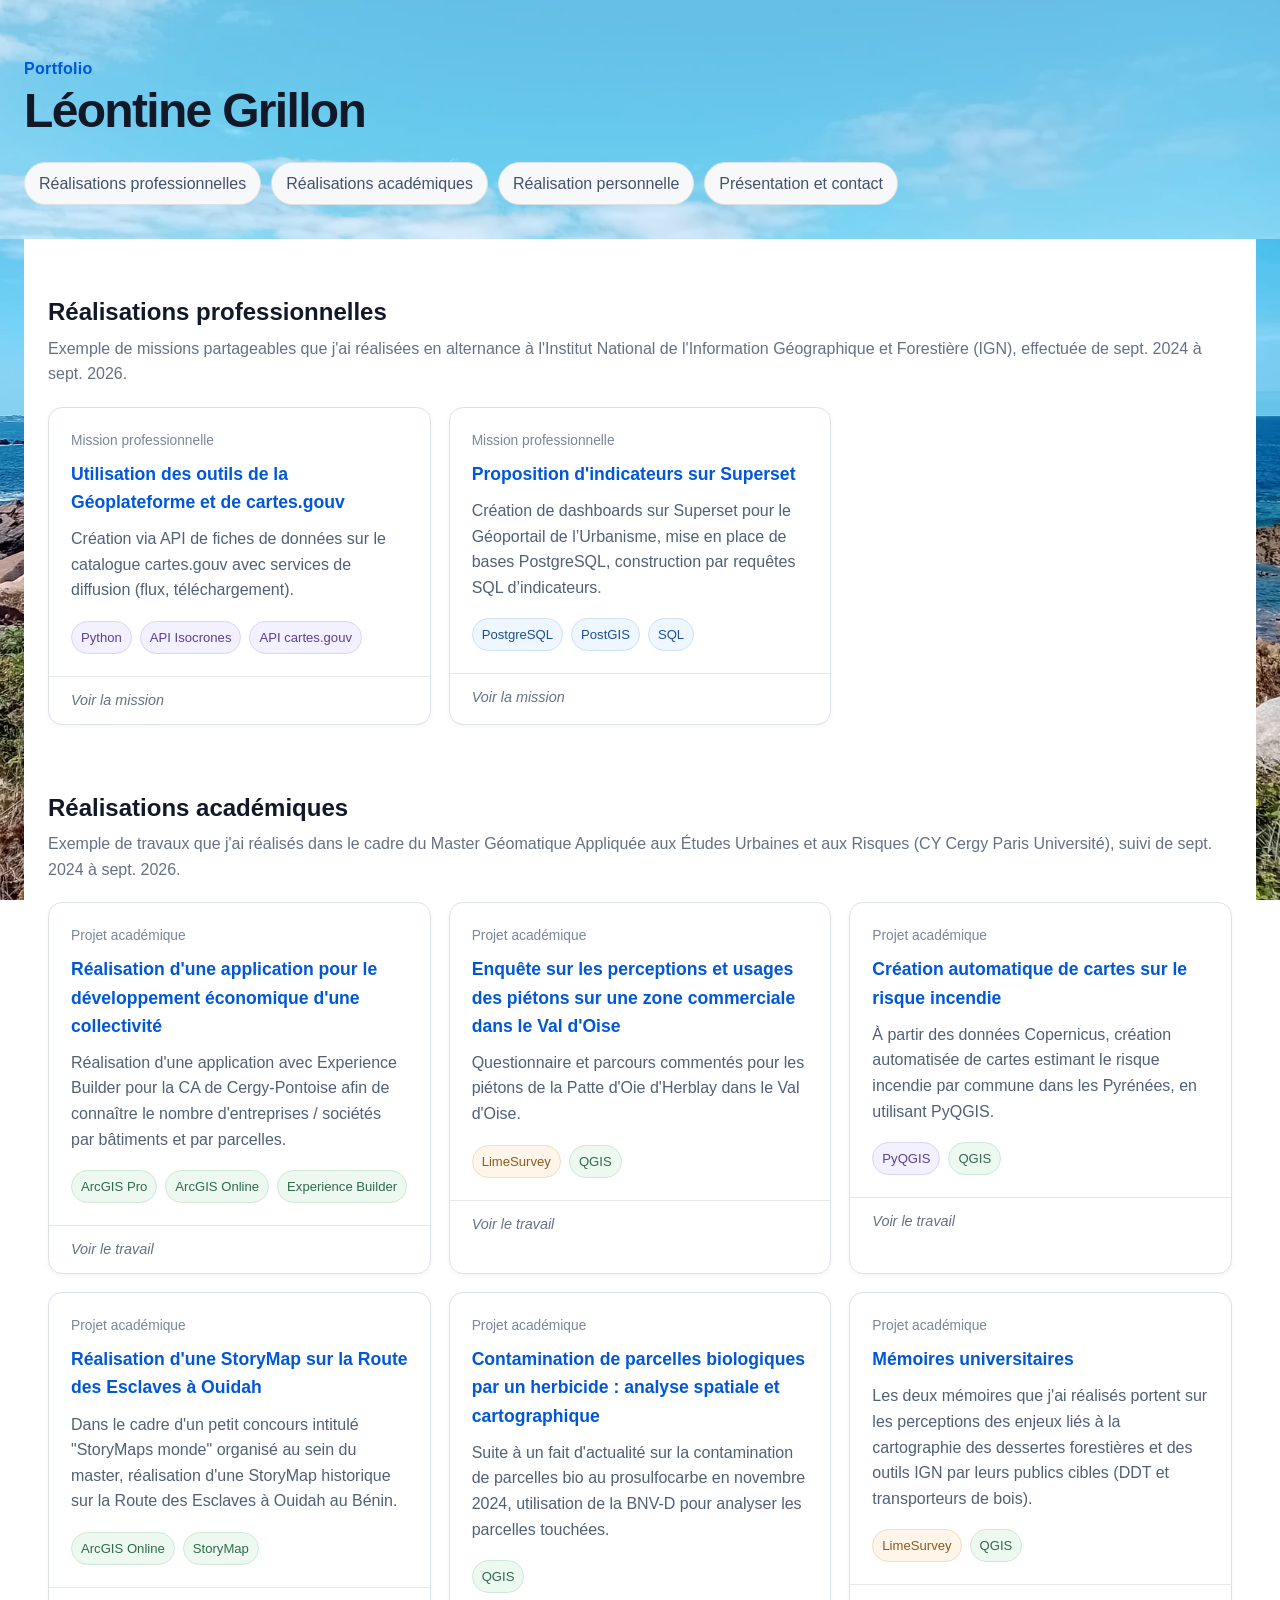
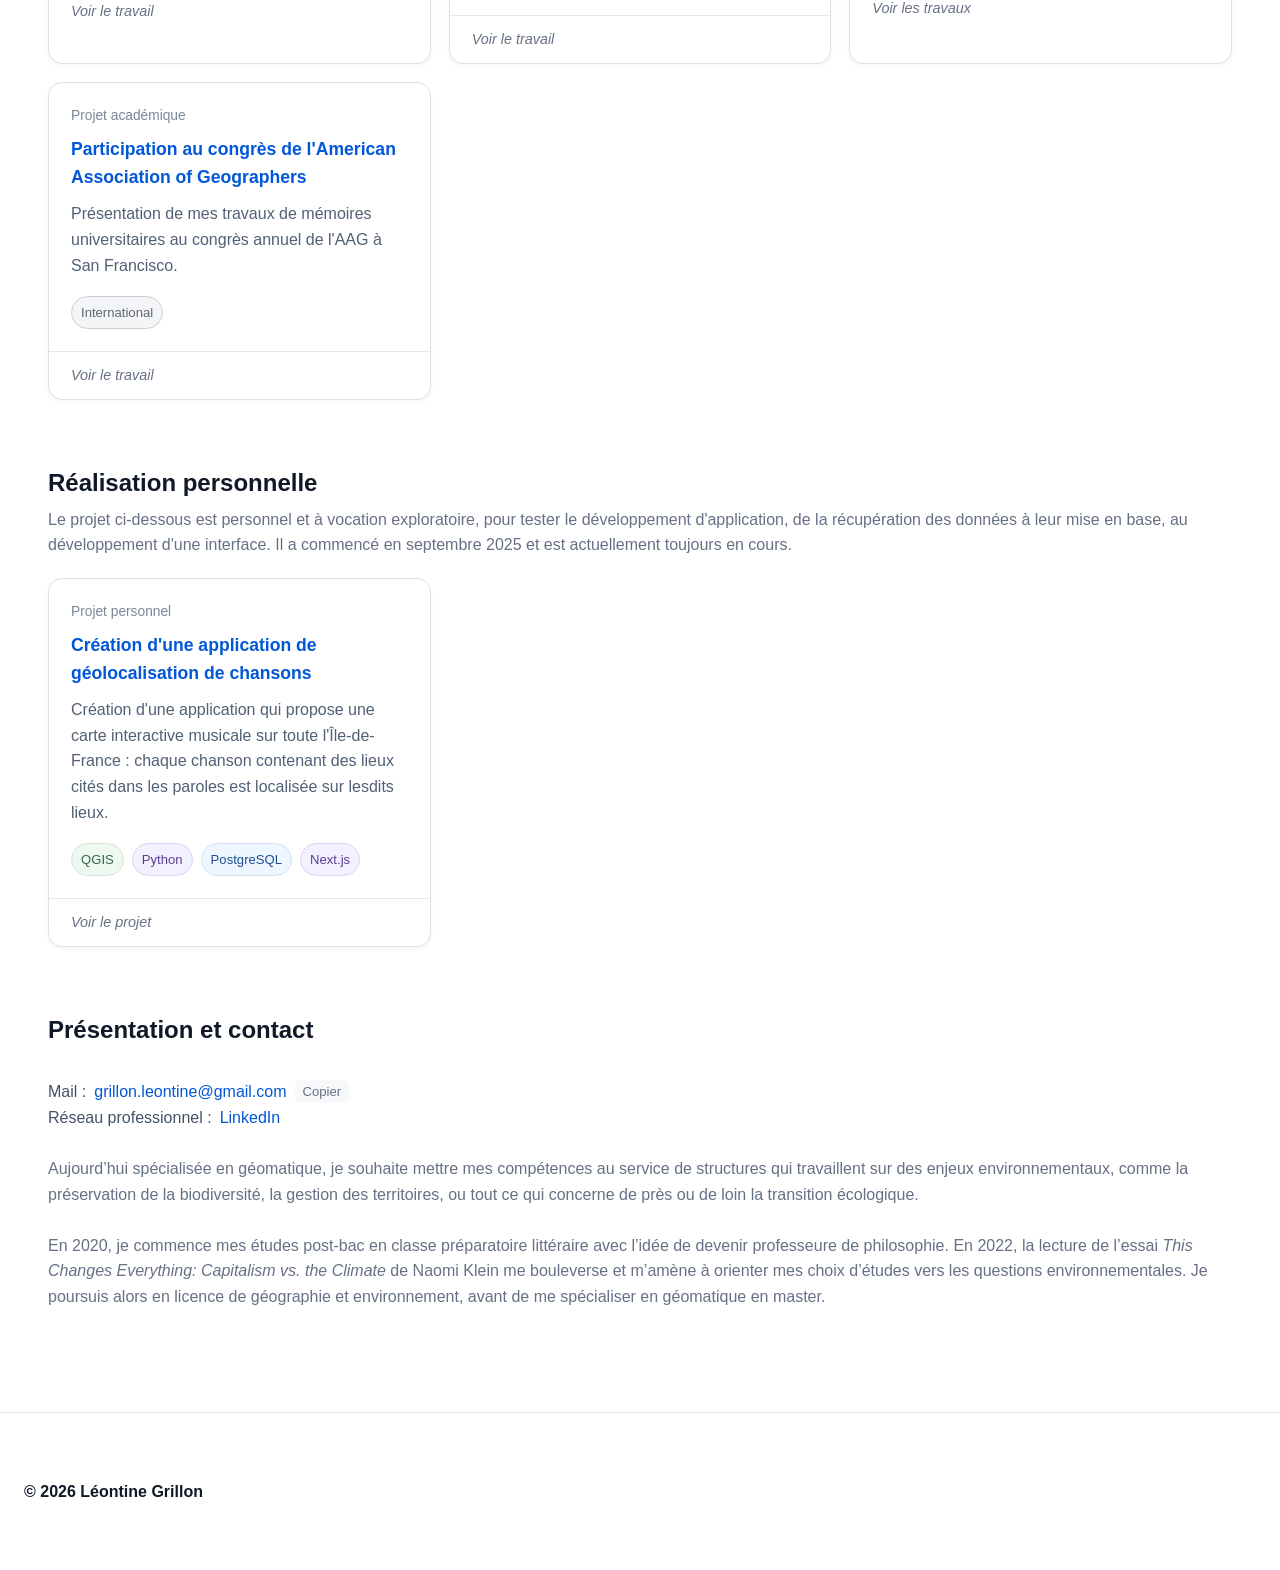
==== commit 66a0cf10: "suppression excel" ====
--- a/index.html
+++ b/index.html
@@ -118,7 +118,6 @@
               </p>
               <div class="tags">
   <span class="analysis">LimeSurvey</span>
-  <span class="analysis">Excel</span>
   <span class="gis">QGIS</span>
 </div>
             </div>
@@ -186,7 +185,6 @@
               </p>
               <div class="tags">
   <span class="analysis">LimeSurvey</span>
-  <span class="analysis">Excel</span>
   <span class="gis">QGIS</span>
 </div>
             </div>
--- a/style.css
+++ b/style.css
@@ -10,8 +10,18 @@
   margin: 0;
   font-family: Inter, "Segoe UI", Arial, sans-serif;
   color: #152238;
+  background-image: url("images/shared-image-_3.png");
+  background-size: cover;
+  background-position: center;
+  background-attachment: fixed;
+  background-repeat: no-repeat;
+  line-height: 1.6;
+}
+
+main.container {
   background: #ffffff;
-  line-height: 1.6;
+  padding-left: 24px;
+  padding-right: 24px;
 }
 
 a {
@@ -19,13 +29,13 @@
 }
 
 .container {
-  width: min(1180px, calc(100% - 48px));
+  width: min(1240px, calc(100% - 48px));
   margin: 0 auto;
 }
 
 .site-header {
   padding: 56px 0 34px;
-  border-bottom: 1px solid #edf0f4;
+  background: rgba(255, 255, 255, 0.35);
 }
 
 .site-header h1 {
@@ -237,9 +247,10 @@
 
 .site-footer {
   margin-top: 72px;
-  padding: 28px 0;
-  border-top: 1px solid #edf0f4;
-  color: #7a8699;
+  padding: 50px 0;
+  border-top: 1px solid rgba(220, 225, 231, 0.7);
+  color: #5f6672;
+  background: rgba(255, 255, 255, 0.50);
 }
 
 @media (max-width: 900px) {
@@ -402,4 +413,9 @@
 
 .text-link:hover {
   text-decoration: underline;
+}
+
+.site-footer p {
+  color: #111827;
+  font-weight: 700;
 }
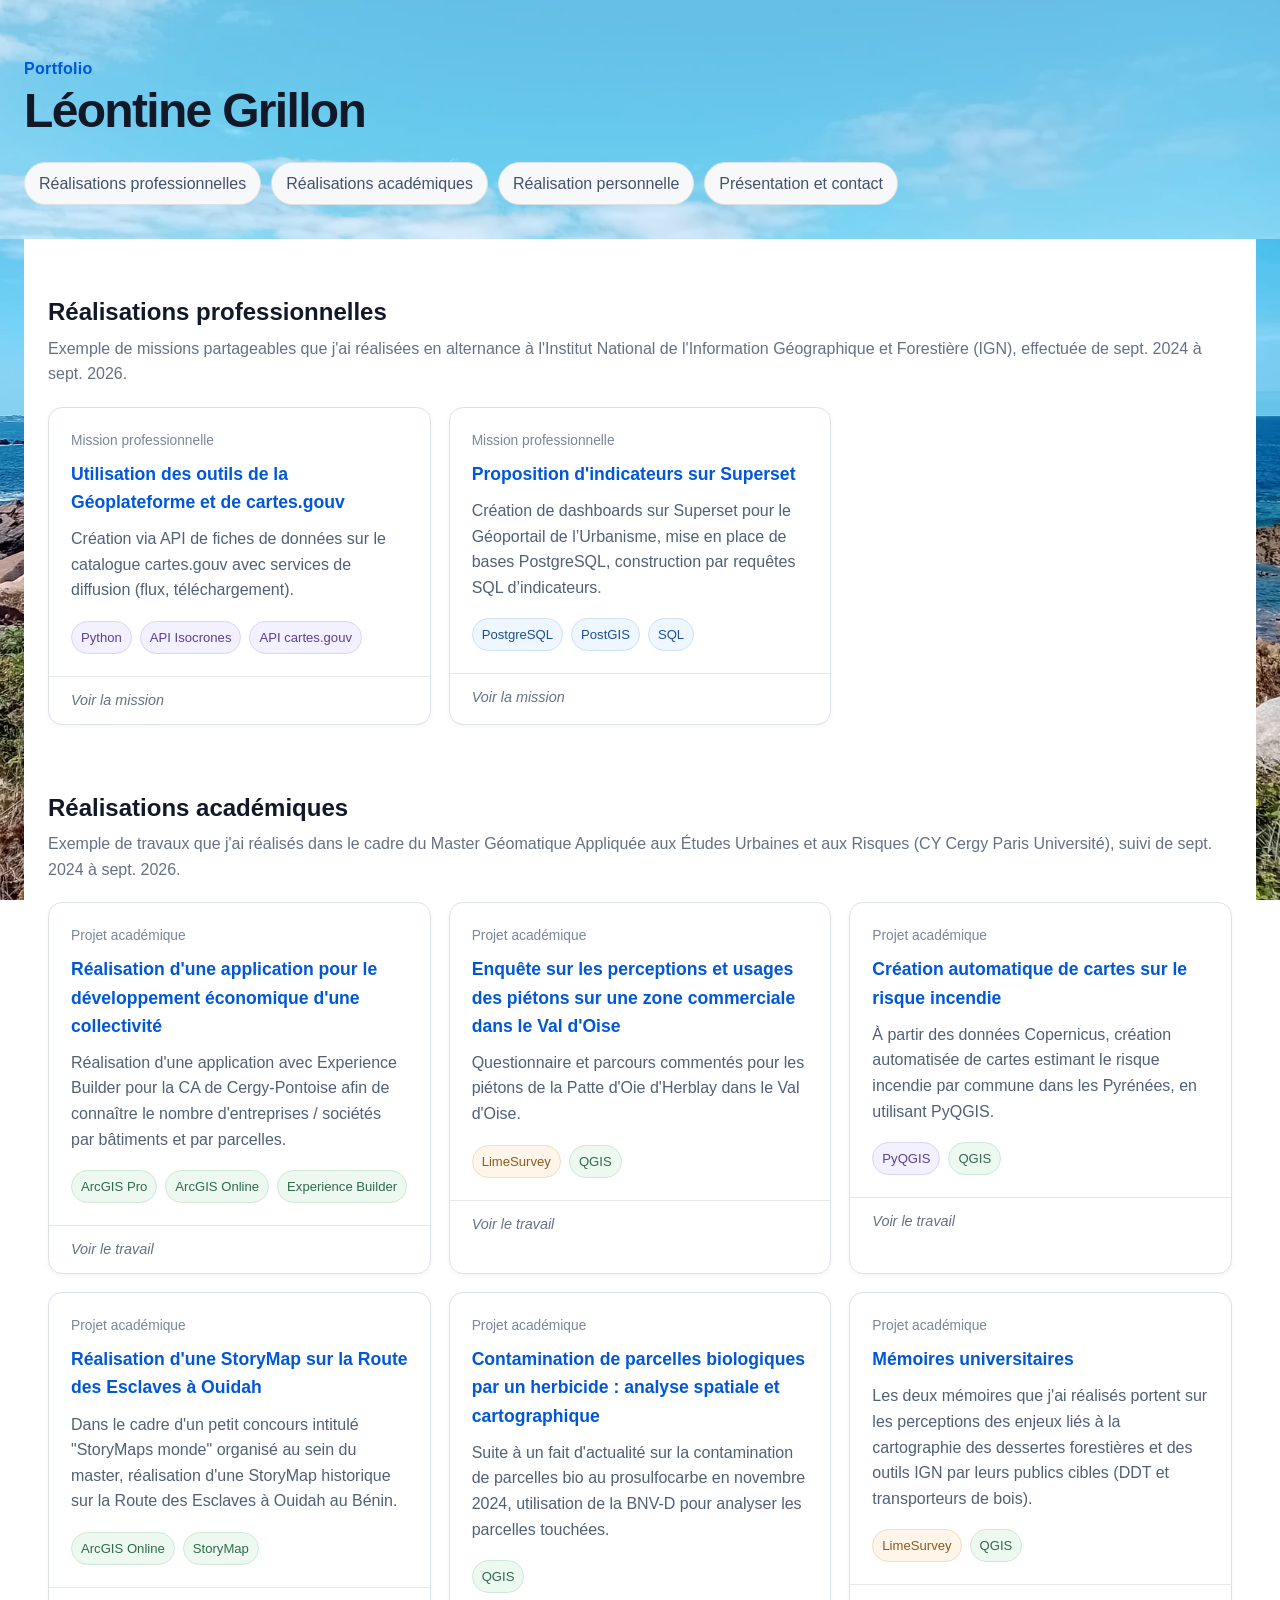
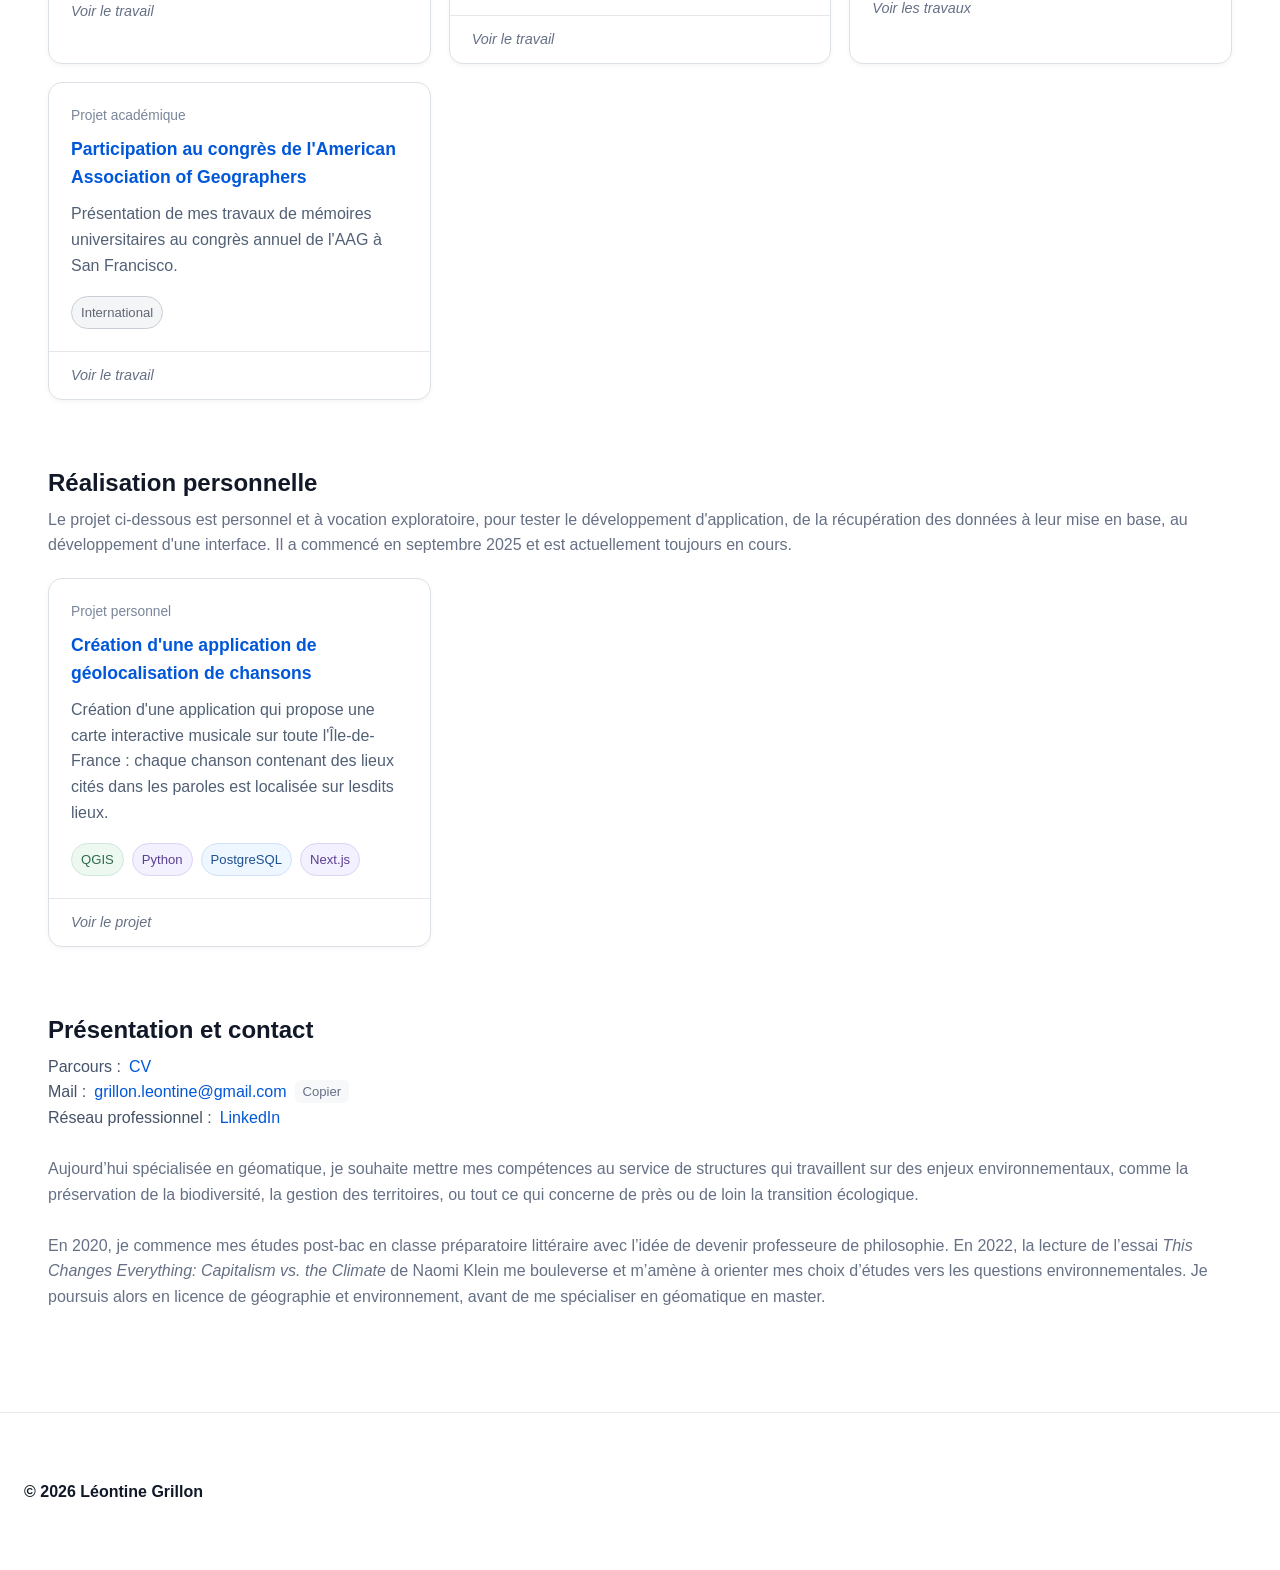
==== commit 623d20f9: "ajout cv" ====
--- a/index.html
+++ b/index.html
@@ -6,6 +6,7 @@
   <title>Portfolio | Léontine Grillon</title>
   <link rel="icon" type="image/png" href="images/favicon.png">
   <link rel="stylesheet" href="style.css?v=11">
+  <meta name="google-site-verification" content="ycG6SDvVHIK83h4UbihjOqYFWwAWkZU4FkI-d4H0XBs" />
 </head>
 <body>
   <header class="site-header">
@@ -242,7 +243,14 @@
         <section id="presentation" class="project-section">
       <div class="section-heading">
         <h2>Présentation et contact</h2>
-<br>
+<div class="email-row">
+  <span class="email-label">Parcours :</span>
+
+  <a class="email-link"
+     href="documents/cv.pdf"download>
+    CV
+  </a>
+</div>
 <div class="email-row">
   <span class="email-label">Mail :</span>
 
@@ -265,6 +273,8 @@
     LinkedIn
   </a>
 </div>
+
+
 <br>
 
         <p>Aujourd’hui spécialisée en géomatique, je souhaite mettre mes compétences au service de structures qui travaillent sur des enjeux environnementaux, comme la préservation de la biodiversité, la gestion des territoires, ou tout ce qui concerne de près ou de loin la transition écologique. </p>
